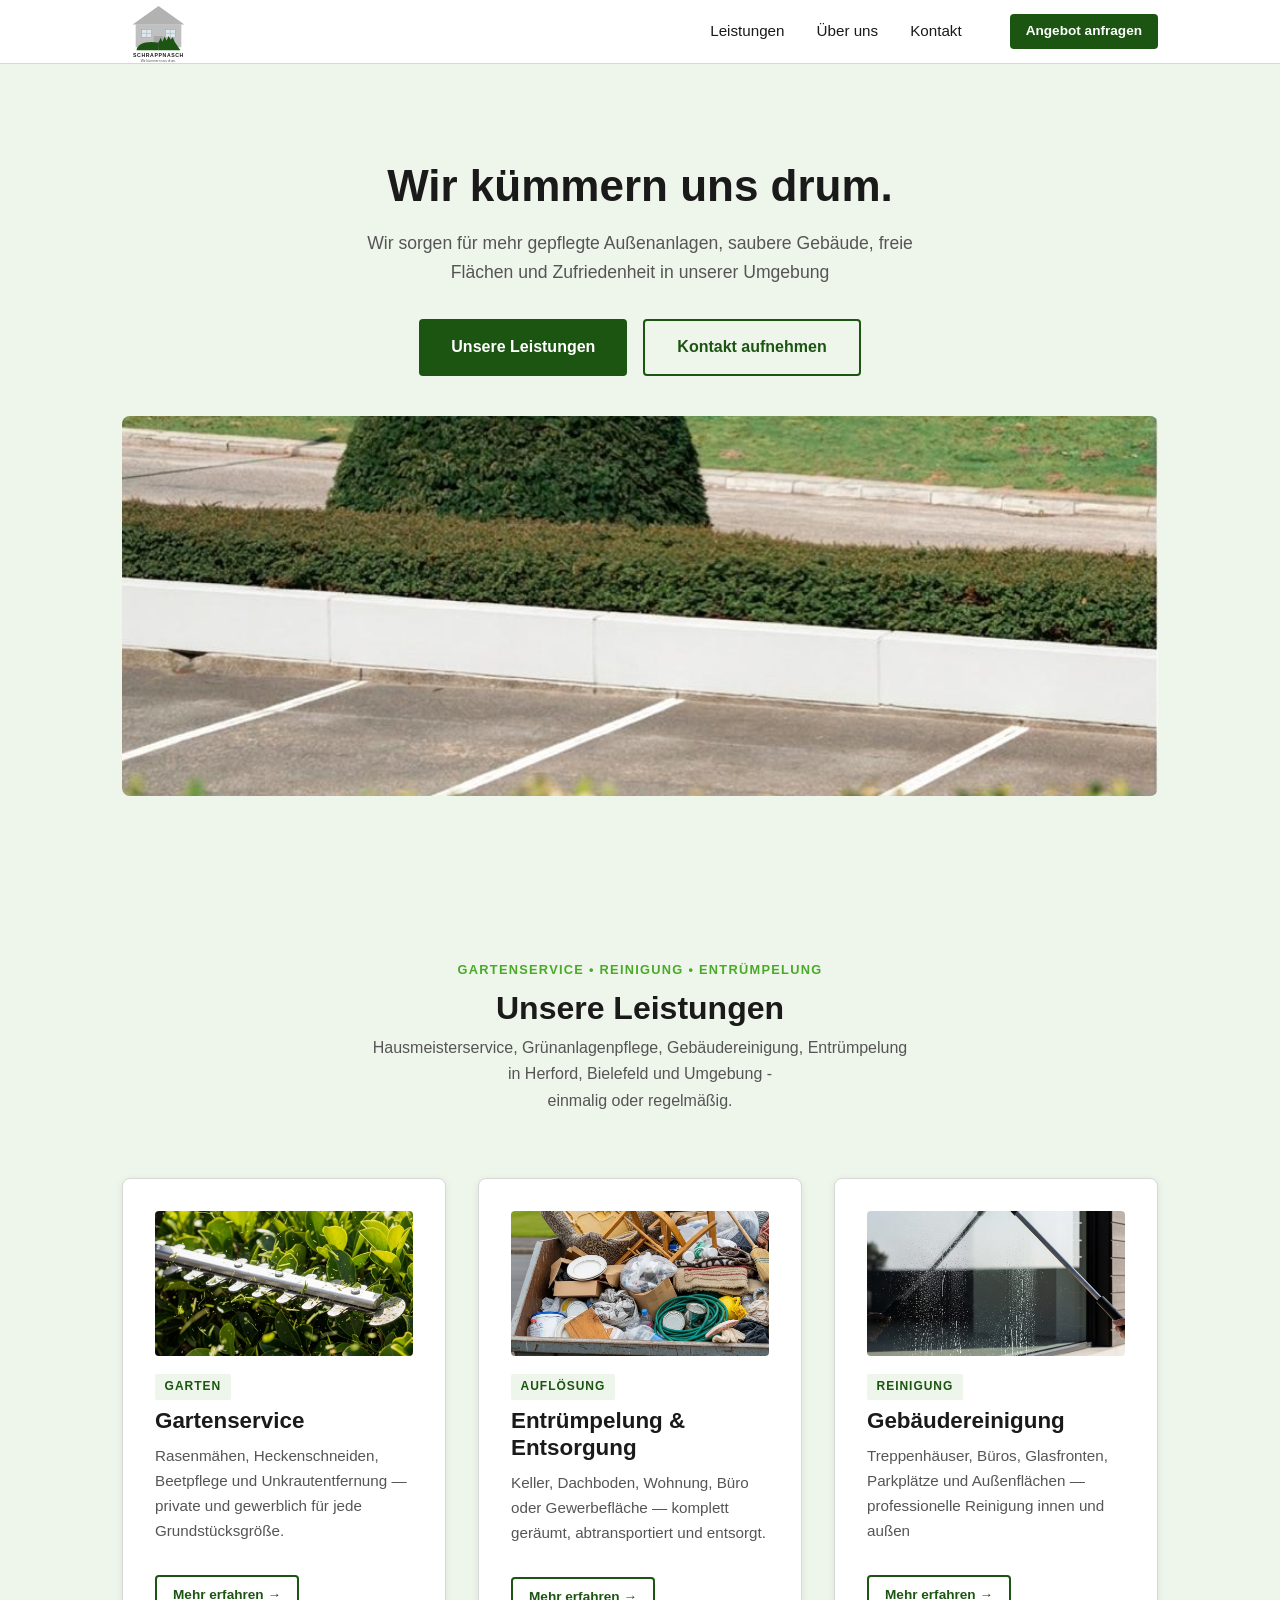
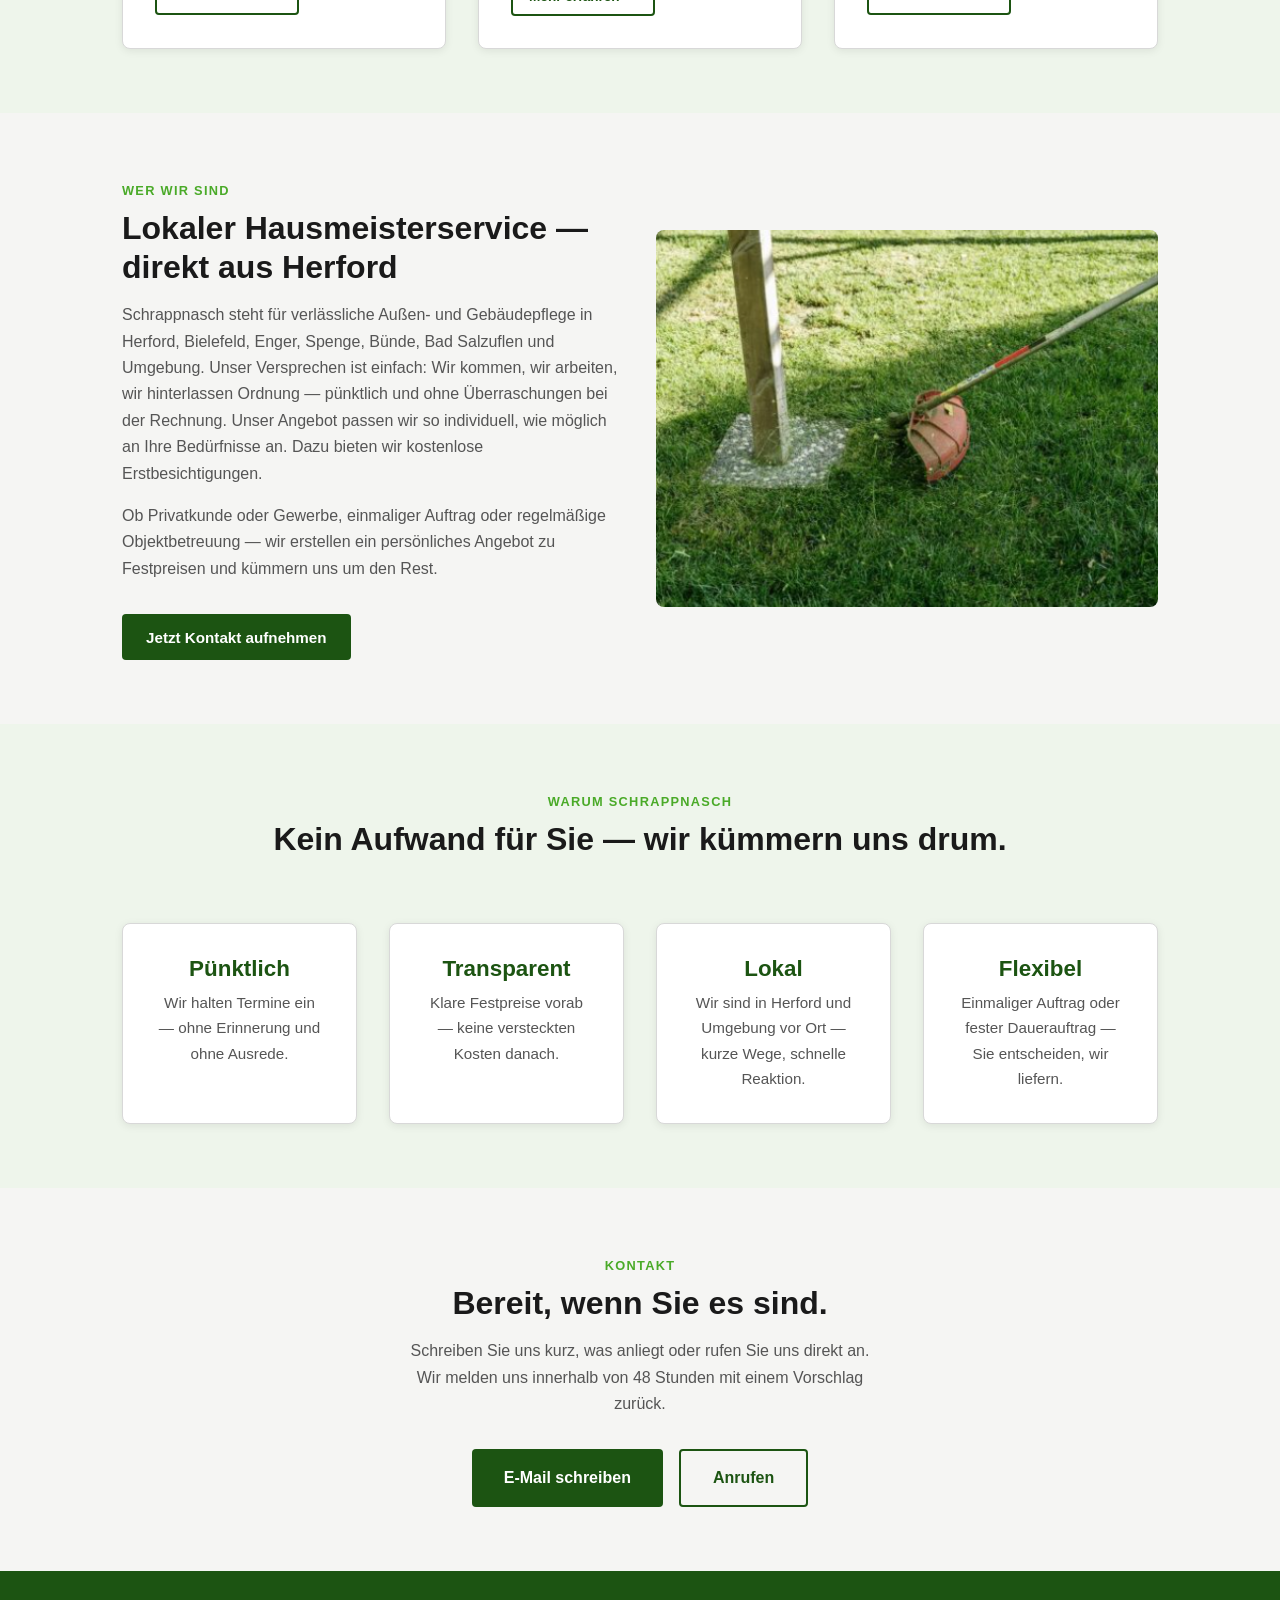
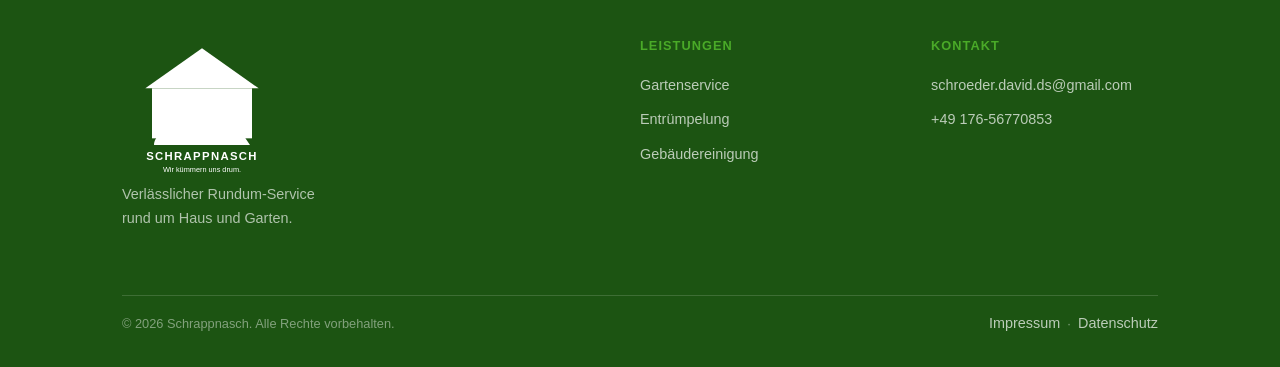
==== index.html @ f12e0f78 "Cloudflare Web-Analytics mit jeder bisherigen Seite eingebunden" ====
<!DOCTYPE html>
<html lang="de">
<head>
  <meta charset="UTF-8">
  <meta name="viewport" content="width=device-width, initial-scale=1.0">
  <meta name="description" content="Schrappnasch Dienstleister – Verlässlicher Service rund um Haus und Garten. Wir kümmern uns drum.">
  <title>Schrappnasch – Wir kümmern uns drum.</title>
  <link rel="stylesheet" href="style.css">
</head>

<!-- Cloudflare Web Analytics -->
<script defer src='https://static.cloudflareinsights.com/beacon.min.js' data-cf-beacon='{"token": "2b2020b8afcb4c09b1f2dd87deec139b"}'></script>
<!-- End Cloudflare Web Analytics -->
 
<body>

  <!-- NAVIGATION -->
  <nav class="nav">
    <div class="nav__inner">
      <a href="#">
        <img src="Resources/schrappnasch_logo_final.svg"
             alt="Schrappnasch – Wir kümmern uns drum."
             class="nav__logo">
      </a>
      <ul class="nav__links" id="navLinks">
        <li><a href="#leistungen" class="nav__link">Leistungen</a></li>
        <li><a href="#ueber-uns"  class="nav__link">Über uns</a></li>
        <li><a href="#kontakt"    class="nav__link">Kontakt</a></li>
        <li class="nav__cta">
          <a href="#kontakt" class="btn btn--primary btn--sm">Angebot anfragen</a>
        </li>
      </ul>
      <button class="nav__toggle" id="navToggle"
              aria-label="Menü öffnen" aria-expanded="false">
        <span></span>
        <span></span>
        <span></span>
      </button>
    </div>
  </nav>

  <main>

    <!-- HERO -->
    <section class="hero">
      <div class="container">
        <h1>Wir kümmern uns drum.</h1>
        <p class="hero__subtitle">
          Wir sorgen für mehr gepflegte Außenanlagen, saubere Gebäude,
          freie Flächen und Zufriedenheit in unserer Umgebung
        </p>
        <div class="hero__actions">
          <a href="#leistungen" class="btn btn--primary btn--lg">Unsere Leistungen</a>
          <a href="#kontakt"    class="btn btn--outline btn--lg">Kontakt aufnehmen</a>
        </div>
        <div style="margin-top:2.5rem;border-radius:8px;overflow:hidden;height:380px;">
          <img src="Resources/images/runde-hecke-vor-firma.jpeg"
            alt="Blick auf Hecken und Parkplatz. Gepflegtes Grün und Firma im Hintergrund."
            style="width:100%;height:100%;object-fit:cover;display:block;">
        </div>
      </div>
    </section>

    <!-- LEISTUNGEN -->
    <section class="section section--alt" id="leistungen">
      <div class="container">
        <div class="section-header">
          <span class="section-header__label">Gartenservice &#8226; Reinigung &#8226; Entrümpelung</span>
          <h2 class="section-header__title">Unsere Leistungen</h2>
          <p class="section-header__body">
            Hausmeisterservice, Grünanlagenpflege, Gebäudereinigung, Entrümpelung
            in Herford, Bielefeld und Umgebung - <br>
            einmalig oder regelmäßig.
          </p>
        </div>
        <div class="grid grid--3">

          <div class="card">
            <div class="card__image" style="overflow:hidden;">
              <img src="Resources/images/heckenschere_nahaufnahme.jpg"
                alt="Heckenschere bei der Arbeit"
                style="width:100%;height:100%;object-fit:cover;display:block;">
            </div>
            <span class="card__tag">Garten</span>
            <h3 class="card__title">Gartenservice</h3>
            <p class="card__body">
              Rasenmähen, Heckenschneiden, Beetpflege und Unkrautentfernung —
              private und gewerblich für jede Grundstücksgröße.
            </p>
            <a href="gartenservice.html" class="btn btn--outline btn--sm" style="margin-top: 1rem;">
              Mehr erfahren &rarr;
            </a>
          </div>

          <div class="card">
            <div class="card__image" style="overflow:hidden;">
              <img src="Resources/images/entsorgung_mulde.jpg"
                alt="Entrümpelung – volle Mulde mit Sperrmüll"
                style="width:100%;height:100%;object-fit:cover;display:block;">
            </div>
            <span class="card__tag">Auflösung</span>
            <h3 class="card__title">Entrümpelung & Entsorgung</h3>
            <p class="card__body">
              Keller, Dachboden, Wohnung, Büro oder Gewerbefläche —
              komplett geräumt, abtransportiert und entsorgt.
            </p>
            <a href="entruempelung.html" class="btn btn--outline btn--sm" style="margin-top: 1rem;">
              Mehr erfahren &rarr;
            </a>
          </div>

          <div class="card">
            <div class="card__image" style="overflow:hidden;">
              <img src="Resources/images/reinigung_fensterabzieher.jpg"
                alt="Fensterreinigung mit Abzieher"
                style="width:100%;height:100%;object-fit:cover;display:block;">
            </div>
            <span class="card__tag">Reinigung</span>
            <h3 class="card__title">Gebäudereinigung</h3>
            <p class="card__body">
              Treppenhäuser, Büros, Glasfronten, Parkplätze und Außenflächen —
              professionelle Reinigung innen und außen 
            </p>
            <a href="gebaeudereinigung.html" class="btn btn--outline btn--sm" style="margin-top: 1rem;">
              Mehr erfahren &rarr;
            </a>
          </div>

        </div>
      </div>
    </section>

    <!-- ÜBER UNS -->
    <section class="section" id="ueber-uns">
      <div class="container">
        <div class="grid grid--2" style="align-items: center;">
          <div>
            <span class="section-header__label">Wer wir sind</span>
            <h2 style="margin-bottom: 1rem;">Lokaler Hausmeisterservice — direkt aus Herford</h2>
            <p>
              Schrappnasch steht für verlässliche Außen- und Gebäudepflege
              in Herford, Bielefeld, Enger, Spenge, Bünde, Bad Salzuflen und Umgebung. Unser Versprechen
              ist einfach: Wir kommen, wir arbeiten, wir hinterlassen Ordnung —
              pünktlich und ohne Überraschungen bei der Rechnung. Unser Angebot passen wir
              so individuell, wie möglich an Ihre Bedürfnisse an. Dazu bieten wir kostenlose Erstbesichtigungen.
            </p>
            <p>
              Ob Privatkunde oder Gewerbe, einmaliger Auftrag oder
              regelmäßige Objektbetreuung — wir erstellen ein persönliches
              Angebot zu Festpreisen und kümmern uns um den Rest.
            </p>
            <a href="#kontakt" class="btn btn--primary" style="margin-top: 1rem;">
              Jetzt Kontakt aufnehmen
            </a>
          </div>
          <div>
            <div style="border-radius:8px;overflow:hidden;aspect-ratio:4/3;">
              <img src="Resources/images/motorsense_pfeiler.png"
                  alt="Schrappnasch im Einsatz – Motorsense am Pfeiler"
                  style="width:100%;height:100%;object-fit:cover;display:block;">
            </div>
          </div>
        </div>
      </div>
    </section>

    <!-- VORTEILE -->
    <section class="section section--alt">
      <div class="container">
        <div class="section-header">
          <span class="section-header__label">Warum Schrappnasch</span>
          <h2 class="section-header__title">Kein Aufwand für Sie — wir kümmern uns drum.</h2>
        </div>
        <div class="grid grid--4">
          <div class="card text-center">
            <h3 class="card__title" style="color: var(--green-dark);">Pünktlich</h3>
            <p class="card__body">Wir halten Termine ein — ohne Erinnerung und ohne Ausrede.</p>
          </div>
          <div class="card text-center">
            <h3 class="card__title" style="color: var(--green-dark);">Transparent</h3>
            <p class="card__body">Klare Festpreise vorab — keine versteckten Kosten danach.</p>
          </div>
          <div class="card text-center">
            <h3 class="card__title" style="color: var(--green-dark);">Lokal</h3>
            <p class="card__body">Wir sind in Herford und Umgebung vor Ort —
                                  kurze Wege, schnelle Reaktion.</p>
          </div>
          <div class="card text-center">
            <h3 class="card__title" style="color: var(--green-dark);">Flexibel</h3>
            <p class="card__body">Einmaliger Auftrag oder fester Dauerauftrag —
                                  Sie entscheiden, wir liefern.</p>
          </div>
        </div>
      </div>
    </section>

    <!-- KONTAKT -->
    <section class="section" id="kontakt">
      <div class="container text-center">
        <span class="section-header__label">Kontakt</span>
        <h2 style="margin-bottom: 1rem;">Bereit, wenn Sie es sind.</h2>
        <p style="max-width: 480px; margin: 0 auto 2rem; color: var(--text-secondary);">
          Schreiben Sie uns kurz, was anliegt oder rufen Sie uns direkt an.<br>
          Wir melden uns innerhalb von 48 Stunden mit einem Vorschlag zurück.
        </p>
        <div style="display: flex; gap: 1rem; justify-content: center; flex-wrap: wrap;">
          <a href="mailto:schroeder.david.ds@gmail.com" class="btn btn--primary btn--lg">
            E-Mail schreiben
          </a>
          <a href="tel:+4917656770853" class="btn btn--outline btn--lg">
            Anrufen
          </a>
        </div>
      </div>
    </section>

  </main>

  <!-- FOOTER -->
  <footer class="footer">
    <div class="container">
      <div class="footer__inner">

        <div class="footer__brand">
          <img src="Resources/schrappnasch_logo_final.svg"
               alt="Schrappnasch"
               class="footer__logo">
          <p>Verlässlicher Rundum-Service<br>rund um Haus und Garten.</p>
        </div>

        <div>
          <p class="footer__heading">Leistungen</p>
          <ul class="footer__links">
            <li><a href="gartenservice.html"     class="footer__link">Gartenservice</a></li>
            <li><a href="entruempelung.html"     class="footer__link">Entrümpelung</a></li>
            <li><a href="gebaeudereinigung.html" class="footer__link">Gebäudereinigung</a></li>
          </ul>
        </div>

        <div>
          <p class="footer__heading">Kontakt</p>
          <ul class="footer__links">
            <li><a href="mailto:schroeder.david.ds@gmail.com" class="footer__link">schroeder.david.ds@gmail.com</a></li>
            <li><a href="tel:+4917656770853"                  class="footer__link">+49 176-56770853</a></li>
          </ul>
        </div>

      </div>
      <div class="footer__bottom">
        <span>&copy; 2026 Schrappnasch. Alle Rechte vorbehalten.</span>
        <span>
          <a href="impressum.html"    class="footer__link">Impressum</a>
          &nbsp;·&nbsp;
          <a href="datenschutz.html" class="footer__link">Datenschutz</a>
        </span>
      </div>
    </div>
  </footer>

  <!-- Mobile Nav Toggle — reines DOM, kein Netzwerkzugriff -->
  <script>
    (function () {
      var toggle = document.getElementById('navToggle');
      var links  = document.getElementById('navLinks');

      toggle.addEventListener('click', function () {
        var open = links.classList.toggle('is-open');
        toggle.setAttribute('aria-expanded', open ? 'true' : 'false');
      });

      links.querySelectorAll('.nav__link').forEach(function (link) {
        link.addEventListener('click', function () {
          links.classList.remove('is-open');
          toggle.setAttribute('aria-expanded', 'false');
        });
      });
    }());
  </script>

</body>
</html>
---- style.css ----
/* ===========================
   CUSTOM PROPERTIES
   =========================== */
:root {
  --bg-page:     #f5f5f3;
  --bg-card:     #ffffff;
  --bg-section:  #eef5eb;
  --text-primary:   #1a1a1a;
  --text-secondary: #555555;
  --green-dark:   #1c5412;
  --green-accent: #4aaa28;
  --grey-mid:  #888888;
  --border:    #d8d8d8;

  --font-family:     Arial, Helvetica, sans-serif;
  --font-size-base:  16px;
  --line-height:     1.65;

  --sp-xs: 0.25rem;
  --sp-sm: 0.5rem;
  --sp-md: 1rem;
  --sp-lg: 2rem;
  --sp-xl: 4rem;

  --radius:    4px;
  --radius-lg: 8px;
  --shadow:    0 2px 8px rgba(0, 0, 0, 0.08);
  --transition: 0.18s ease;

  --container-max: 1100px;
  --nav-height:    64px;
}


/* ===========================
   RESET
   =========================== */
*, *::before, *::after {
  box-sizing: border-box;
  margin: 0;
  padding: 0;
}

html {
  scroll-behavior: smooth;
  font-size: var(--font-size-base);
}

body {
  font-family: var(--font-family);
  background-color: var(--bg-page);
  color: var(--text-primary);
  line-height: var(--line-height);
  -webkit-font-smoothing: antialiased;
}

img, svg {
  display: block;
  max-width: 100%;
}

ul, ol { list-style: none; }
a      { color: inherit; text-decoration: none; }

button {
  cursor: pointer;
  font-family: inherit;
  border: none;
  background: none;
}


/* ===========================
   TYPOGRAPHY
   =========================== */
h1, h2, h3, h4 {
  font-weight: 700;
  line-height: 1.2;
  color: var(--text-primary);
}

h1 { font-size: clamp(1.75rem, 4vw,   2.75rem); }
h2 { font-size: clamp(1.4rem,  3vw,   2rem);    }
h3 { font-size: clamp(1.1rem,  2.5vw, 1.4rem);  }
h4 { font-size: 1rem; }

p {
  color: var(--text-secondary);
  margin-bottom: var(--sp-md);
}
p:last-child { margin-bottom: 0; }

.text-center { text-align: center; }
.text-muted  { color: var(--text-secondary); }
.text-small  { font-size: 0.875rem; }


/* ===========================
   LAYOUT
   =========================== */
.container {
  max-width: var(--container-max);
  margin: 0 auto;
  padding: 0 var(--sp-lg);
}

.section      { padding: var(--sp-xl) 0; }
.section--alt { background-color: var(--bg-section); }

.grid     { display: grid; gap: var(--sp-lg); }
.grid--2  { grid-template-columns: repeat(2, 1fr); }
.grid--3  { grid-template-columns: repeat(3, 1fr); }
.grid--4  { grid-template-columns: repeat(4, 1fr); }

.flex          { display: flex; }
.flex--center  { align-items: center; justify-content: center; }
.flex--between { align-items: center; justify-content: space-between; }
.gap-sm        { gap: var(--sp-sm); }
.gap-md        { gap: var(--sp-md); }
.gap-lg        { gap: var(--sp-lg); }


/* ===========================
   NAVIGATION
   =========================== */
.nav {
  position: sticky;
  top: 0;
  z-index: 100;
  height: var(--nav-height);
  background-color: var(--bg-card);
  border-bottom: 1px solid var(--border);
  display: flex;
  align-items: center;
}

.nav__inner {
  display: flex;
  align-items: center;
  justify-content: space-between;
  width: 100%;
  max-width: var(--container-max);
  margin: 0 auto;
  padding: 0 var(--sp-lg);
}

.nav__logo { height: 64px; width: auto; }

.nav__links {
  display: flex;
  align-items: center;
  gap: var(--sp-lg);
}

.nav__link {
  font-size: 0.95rem;
  font-weight: 500;
  transition: color var(--transition);
}
.nav__link:hover       { color: var(--green-accent); }
.nav__link--active     { color: var(--green-dark); font-weight: 700; }

.nav__cta { margin-left: var(--sp-md); }

.nav__toggle {
  display: none;
  flex-direction: column;
  gap: 5px;
  padding: var(--sp-sm);
}
.nav__toggle span {
  display: block;
  width: 24px;
  height: 2px;
  background-color: var(--text-primary);
  transition: var(--transition);
}


/* ===========================
   HERO
   =========================== */
.hero {
  background-color: var(--bg-section);
  padding: calc(var(--sp-xl) * 1.5) 0;
  text-align: center;
}

.hero__subtitle {
  font-size: 1.1rem;
  color: var(--text-secondary);
  max-width: 560px;
  margin: var(--sp-md) auto var(--sp-lg);
}

.hero__actions {
  display: flex;
  gap: var(--sp-md);
  justify-content: center;
  flex-wrap: wrap;
}


/* ===========================
   BUTTONS
   =========================== */
.btn {
  display: inline-flex;
  align-items: center;
  justify-content: center;
  gap: var(--sp-sm);
  padding: 0.65rem 1.5rem;
  border-radius: var(--radius);
  font-size: 0.95rem;
  font-weight: 600;
  white-space: nowrap;
  transition:
    background-color var(--transition),
    color            var(--transition),
    border-color     var(--transition);
}

.btn--primary {
  background-color: var(--green-dark);
  color: #fff;
}
.btn--primary:hover { background-color: var(--green-accent); }

.btn--secondary {
  background-color: var(--green-accent);
  color: #fff;
}
.btn--secondary:hover { background-color: var(--green-dark); }

.btn--outline {
  background-color: transparent;
  color: var(--green-dark);
  border: 2px solid var(--green-dark);
}
.btn--outline:hover {
  background-color: var(--green-dark);
  color: #fff;
}

.btn--ghost { background-color: transparent; color: var(--text-secondary); }
.btn--ghost:hover { color: var(--green-dark); }

.btn--lg { padding: 0.85rem 2rem; font-size: 1rem; }
.btn--sm { padding: 0.4rem  1rem; font-size: 0.85rem; }


/* ===========================
   CARDS
   =========================== */
.card {
  background-color: var(--bg-card);
  border: 1px solid var(--border);
  border-radius: var(--radius-lg);
  padding: var(--sp-lg);
  box-shadow: var(--shadow);
}

.card__image {
  width: 100%;
  aspect-ratio: 16 / 9;
  border-radius: var(--radius);
  margin-bottom: var(--sp-md);
  overflow: hidden;
}

.card__tag {
  display: inline-block;
  font-size: 0.75rem;
  font-weight: 700;
  text-transform: uppercase;
  letter-spacing: 0.08em;
  color: var(--green-dark);
  background-color: var(--bg-section);
  padding: 0.2rem 0.6rem;
  border-radius: 2px;
  margin-bottom: var(--sp-sm);
}

.card__title { margin-bottom: var(--sp-sm); }

.card__body {
  color: var(--text-secondary);
  font-size: 0.95rem;
}

.card--featured { border-left: 4px solid var(--green-accent); }


/* ===========================
   SECTION HEADER
   =========================== */
.section-header {
  text-align: center;
  margin-bottom: var(--sp-xl);
}

.section-header__label {
  display: inline-block;
  font-size: 0.8rem;
  font-weight: 700;
  text-transform: uppercase;
  letter-spacing: 0.1em;
  color: var(--green-accent);
  margin-bottom: var(--sp-sm);
}

.section-header__title  { margin-bottom: var(--sp-sm); }

.section-header__body {
  max-width: 540px;
  margin: 0 auto;
  color: var(--text-secondary);
}


/* ===========================
   IMAGES
   =========================== */
.placeholder-img {
  background-color: var(--bg-section);
  border: 1px dashed var(--border);
  display: flex;
  align-items: center;
  justify-content: center;
  color: var(--grey-mid);
  font-size: 0.85rem;
  width: 100%;
}

.img-hero { height: 380px; }


/* ===========================
   DIVIDER & BADGE
   =========================== */
.divider {
  border: none;
  border-top: 1px solid var(--border);
  margin: var(--sp-lg) 0;
}

.badge {
  display: inline-flex;
  align-items: center;
  gap: var(--sp-xs);
  background-color: var(--bg-section);
  border: 1px solid var(--border);
  color: var(--green-dark);
  font-size: 0.8rem;
  font-weight: 600;
  padding: 0.25rem 0.75rem;
  border-radius: 100px;
}


/* ===========================
   FOOTER
   =========================== */
.footer {
  background-color: var(--green-dark);
  color: #fff;
  padding: var(--sp-xl) 0 var(--sp-lg);
}

.footer__inner {
  display: grid;
  grid-template-columns: 2fr 1fr 1fr;
  gap: var(--sp-xl);
  margin-bottom: var(--sp-xl);
}

.footer__logo {
  height: 140px;
  width: auto;
  filter: brightness(0) invert(1);
}

.footer__brand p {
  color: rgba(255, 255, 255, 0.65);
  font-size: 0.9rem;
  margin-top: var(--sp-sm);
}

.footer__heading {
  font-size: 0.8rem;
  font-weight: 700;
  text-transform: uppercase;
  letter-spacing: 0.08em;
  color: var(--green-accent);
  margin-bottom: var(--sp-md);
}

.footer__links {
  display: flex;
  flex-direction: column;
  gap: var(--sp-sm);
}

.footer__link {
  color: rgba(255, 255, 255, 0.7);
  font-size: 0.9rem;
  transition: color var(--transition);
}
.footer__link:hover { color: #fff; }

.footer__bottom {
  border-top: 1px solid rgba(255, 255, 255, 0.15);
  padding-top: var(--sp-md);
  display: flex;
  justify-content: space-between;
  align-items: center;
  font-size: 0.8rem;
  color: rgba(255, 255, 255, 0.45);
}


/* ===========================
   RESPONSIVE — TABLET
   =========================== */
@media (max-width: 900px) {
  .grid--3 { grid-template-columns: repeat(2, 1fr); }
  .grid--4 { grid-template-columns: repeat(2, 1fr); }

  .footer__inner {
    grid-template-columns: 1fr 1fr;
  }
  .footer__brand {
    grid-column: 1 / -1;
  }
}


/* ===========================
   RESPONSIVE — MOBILE
   =========================== */
@media (max-width: 768px) {
  :root {
    --sp-xl: 2.5rem;
  }

  .grid--2,
  .grid--3,
  .grid--4 {
    grid-template-columns: 1fr;
  }

  /* Mobile nav */
  .nav__links {
    display: none;
    position: absolute;
    top: var(--nav-height);
    left: 0;
    right: 0;
    background-color: var(--bg-card);
    flex-direction: column;
    align-items: flex-start;
    padding: var(--sp-md) var(--sp-lg);
    border-bottom: 1px solid var(--border);
    gap: var(--sp-md);
    box-shadow: var(--shadow);
  }
  .nav__links.is-open { display: flex; }
  .nav__toggle        { display: flex; }
  .nav__cta           { margin-left: 0; }

  .hero__actions {
    flex-direction: column;
    align-items: center;
  }

  .footer__inner {
    grid-template-columns: 1fr;
    gap: var(--sp-lg);
  }

  .footer__bottom {
    flex-direction: column;
    gap: var(--sp-sm);
    text-align: center;
  }

  .img-hero { height: 220px; }
}


/* ===========================
   RESPONSIVE — SMALL MOBILE
   =========================== */
@media (max-width: 480px) {
  .container { padding: 0 var(--sp-md); }
}


/* ===========================
   FORMS
   =========================== */
.form {
  display: flex;
  flex-direction: column;
  gap: var(--sp-md);
}

.form__row {
  display: grid;
  grid-template-columns: 1fr 1fr;
  gap: var(--sp-md);
}

.form__group {
  display: flex;
  flex-direction: column;
  gap: var(--sp-xs);
}

.form__label {
  font-size: 0.875rem;
  font-weight: 600;
  color: var(--text-primary);
}

.form__label--required::after {
  content: ' *';
  color: var(--green-accent);
}

.form__input,
.form__textarea,
.form__select {
  font-family: var(--font-family);
  font-size: 0.95rem;
  color: var(--text-primary);
  background-color: var(--bg-card);
  border: 1px solid var(--border);
  border-radius: var(--radius);
  padding: 0.6rem 0.85rem;
  width: 100%;
  transition: border-color var(--transition), box-shadow var(--transition);
  appearance: none;
}

.form__input:focus,
.form__textarea:focus,
.form__select:focus {
  outline: none;
  border-color: var(--green-accent);
  box-shadow: 0 0 0 3px rgba(74, 170, 40, 0.15);
}

.form__input::placeholder,
.form__textarea::placeholder {
  color: var(--grey-mid);
}

.form__textarea {
  resize: vertical;
  min-height: 140px;
}

.form__hint {
  font-size: 0.8rem;
  color: var(--grey-mid);
}

@media (max-width: 600px) {
  .form__row { grid-template-columns: 1fr; }
}
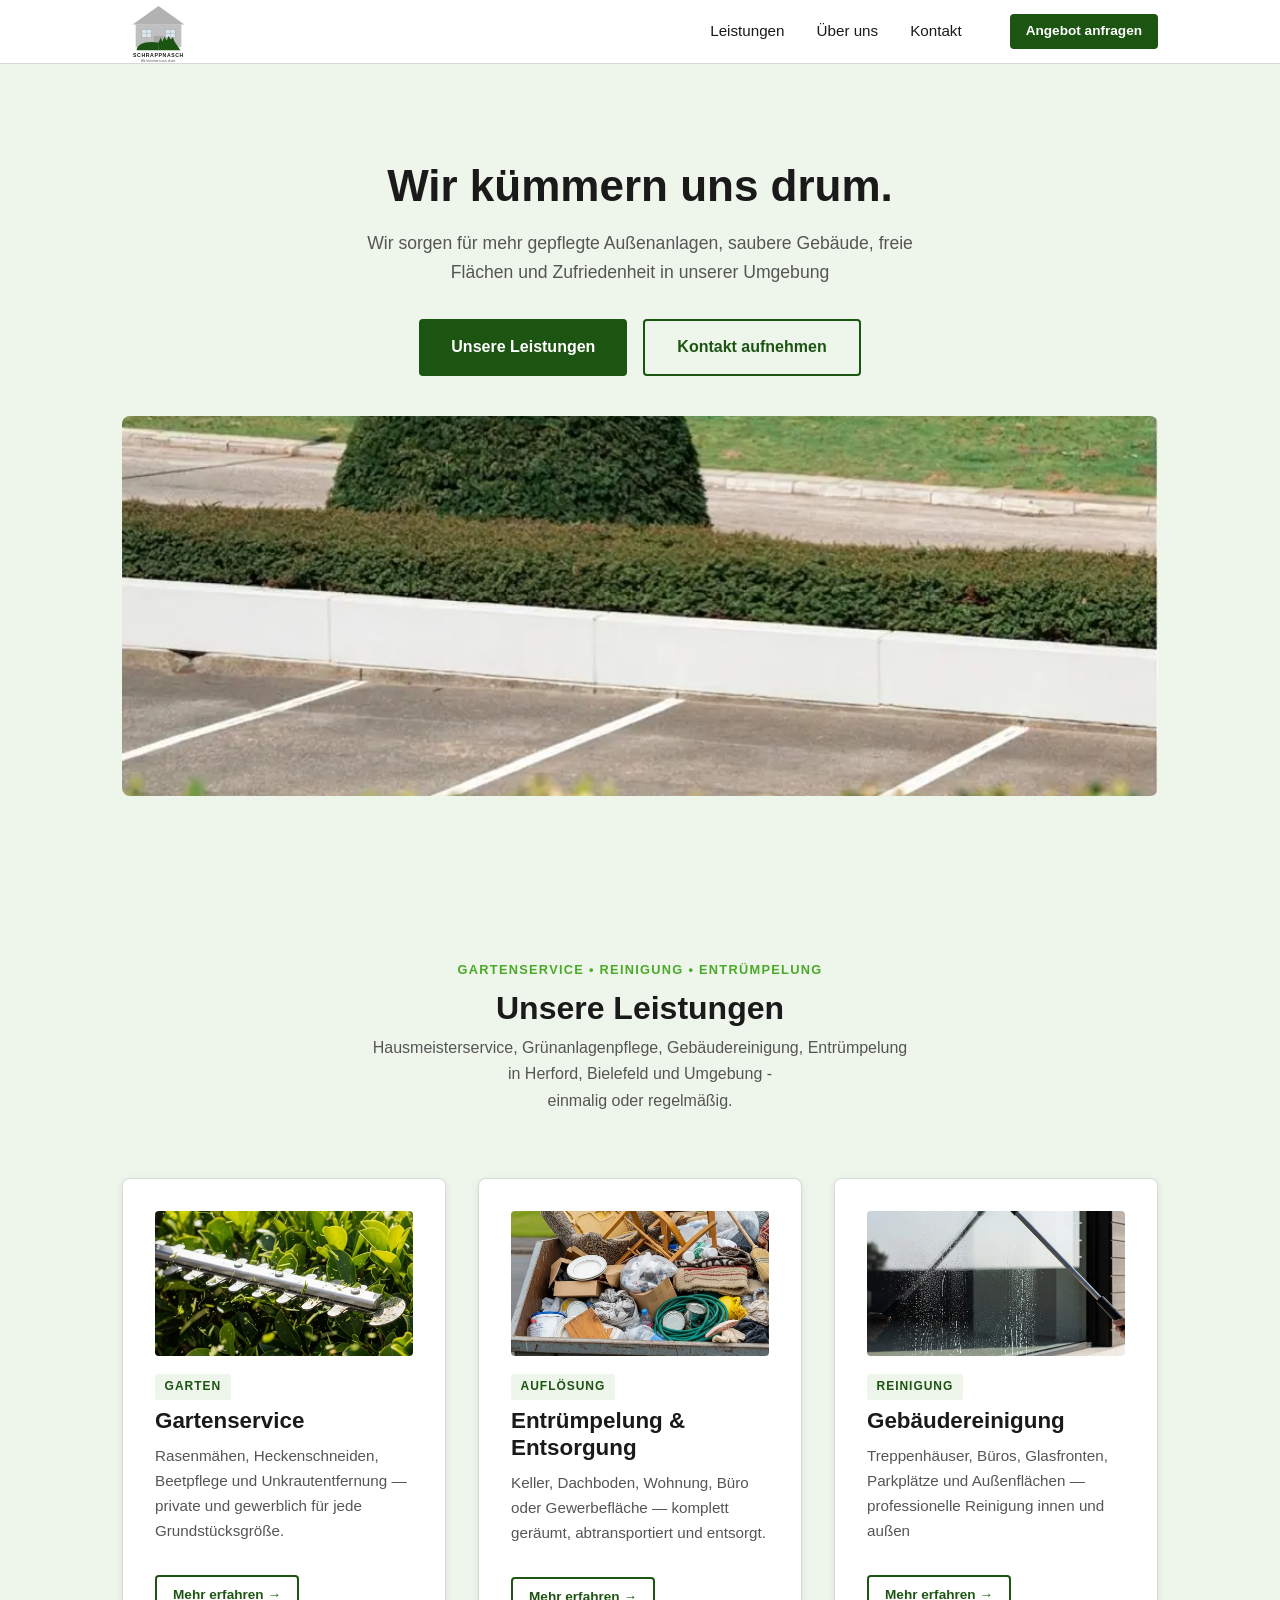
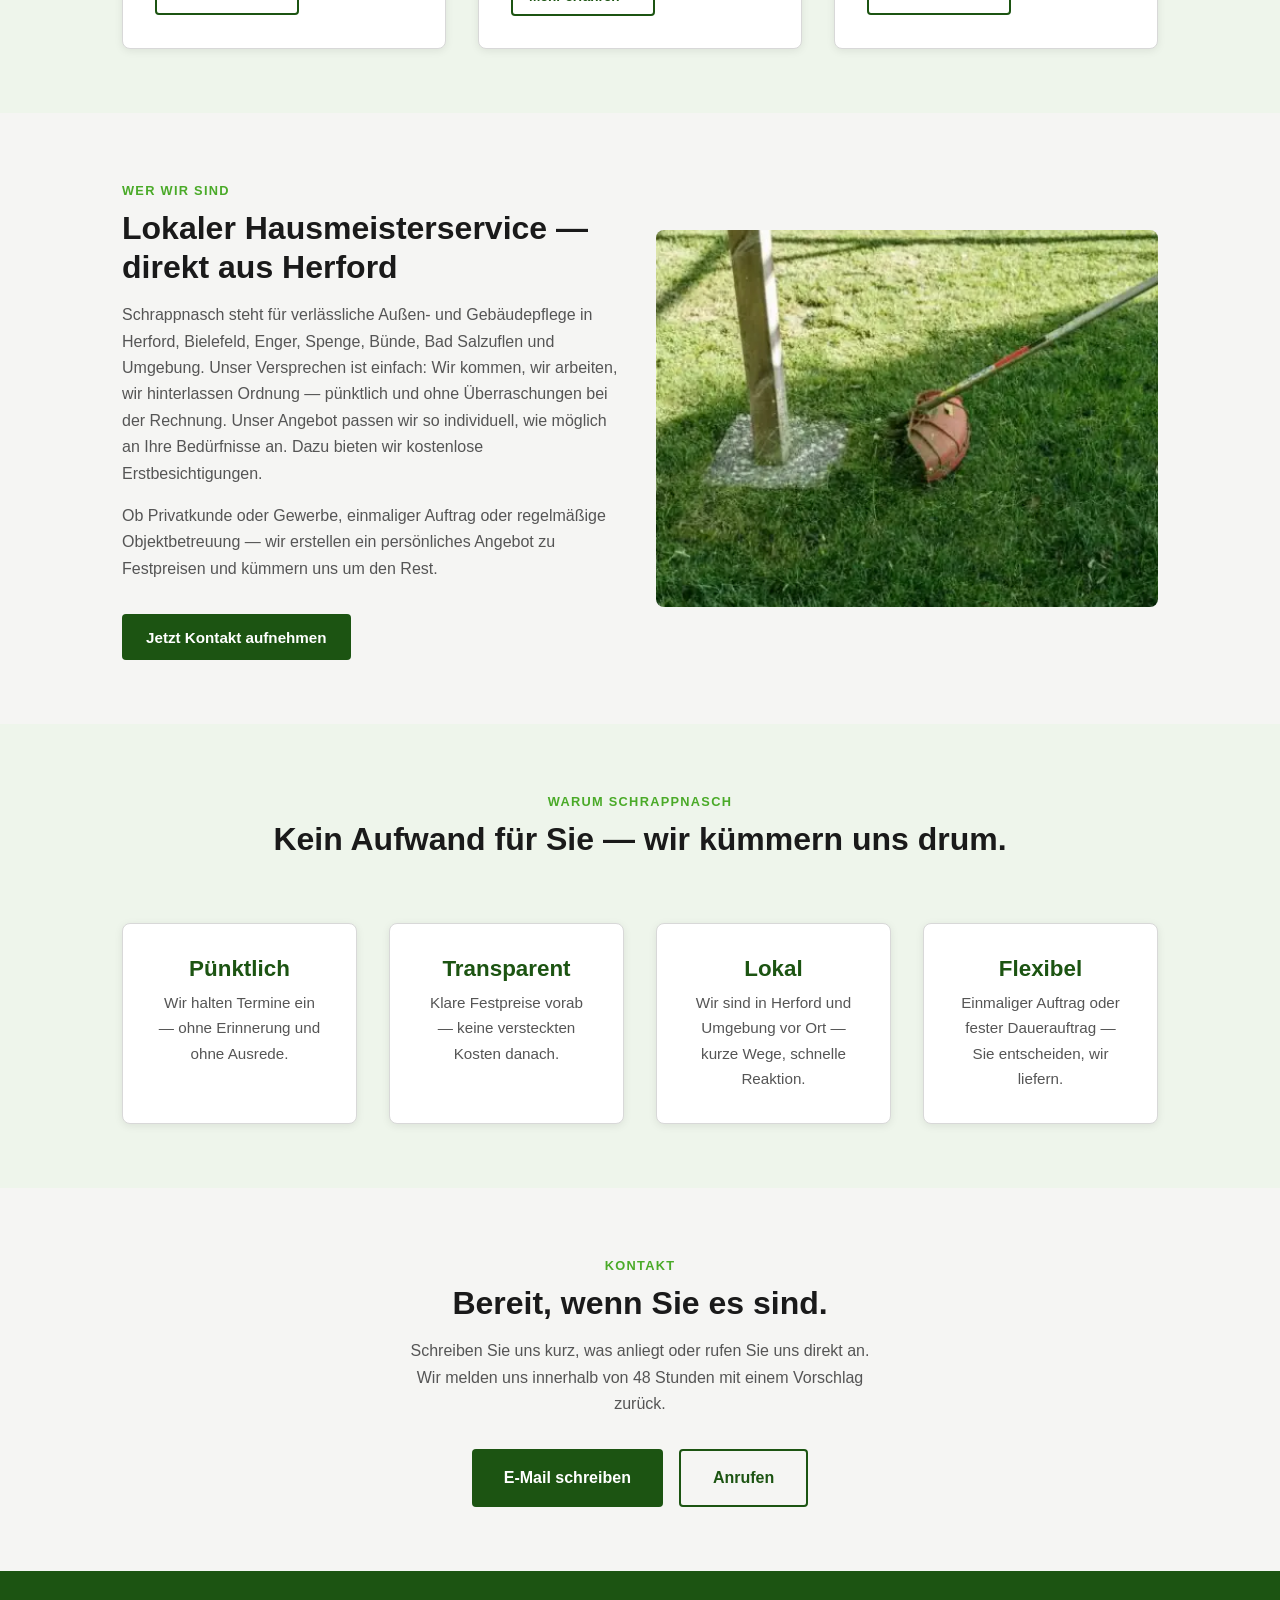
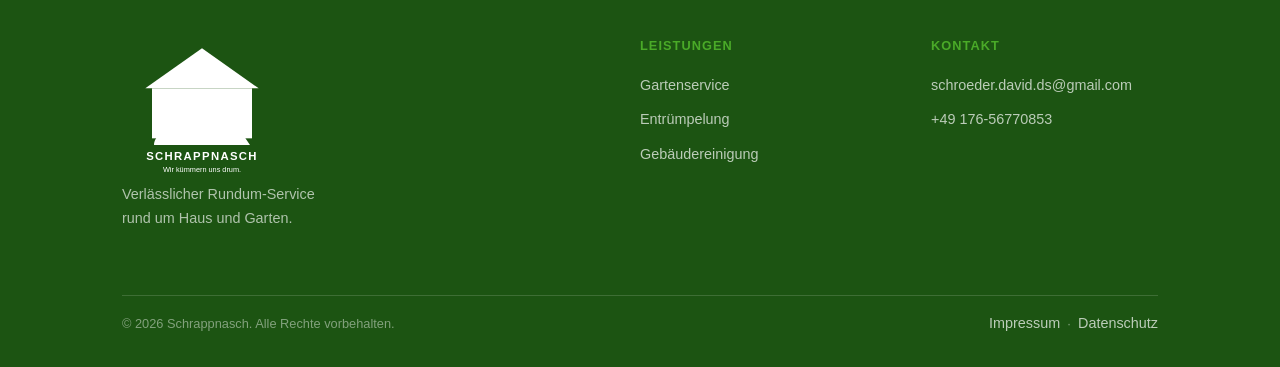
==== commit 0f0edc0c: "Bilder zu WebP konvertiert, Dateigröße von 14MB auf 500KB reduziert" ====
--- a/index.html
+++ b/index.html
@@ -54,7 +54,7 @@
           <a href="#kontakt"    class="btn btn--outline btn--lg">Kontakt aufnehmen</a>
         </div>
         <div style="margin-top:2.5rem;border-radius:8px;overflow:hidden;height:380px;">
-          <img src="Resources/images/runde-hecke-vor-firma.jpeg"
+          <img src="Resources/images/runde-hecke-vor-firma.webp"
             alt="Blick auf Hecken und Parkplatz. Gepflegtes Grün und Firma im Hintergrund."
             style="width:100%;height:100%;object-fit:cover;display:block;">
         </div>
@@ -77,7 +77,7 @@
 
           <div class="card">
             <div class="card__image" style="overflow:hidden;">
-              <img src="Resources/images/heckenschere_nahaufnahme.jpg"
+              <img src="Resources/images/heckenschere_nahaufnahme.webp"
                 alt="Heckenschere bei der Arbeit"
                 style="width:100%;height:100%;object-fit:cover;display:block;">
             </div>
@@ -94,7 +94,7 @@
 
           <div class="card">
             <div class="card__image" style="overflow:hidden;">
-              <img src="Resources/images/entsorgung_mulde.jpg"
+              <img src="Resources/images/entsorgung_mulde.webp"
                 alt="Entrümpelung – volle Mulde mit Sperrmüll"
                 style="width:100%;height:100%;object-fit:cover;display:block;">
             </div>
@@ -111,7 +111,7 @@
 
           <div class="card">
             <div class="card__image" style="overflow:hidden;">
-              <img src="Resources/images/reinigung_fensterabzieher.jpg"
+              <img src="Resources/images/reinigung_fensterabzieher.webp"
                 alt="Fensterreinigung mit Abzieher"
                 style="width:100%;height:100%;object-fit:cover;display:block;">
             </div>
@@ -155,7 +155,7 @@
           </div>
           <div>
             <div style="border-radius:8px;overflow:hidden;aspect-ratio:4/3;">
-              <img src="Resources/images/motorsense_pfeiler.png"
+              <img src="Resources/images/motorsense_pfeiler.webp"
                   alt="Schrappnasch im Einsatz – Motorsense am Pfeiler"
                   style="width:100%;height:100%;object-fit:cover;display:block;">
             </div>
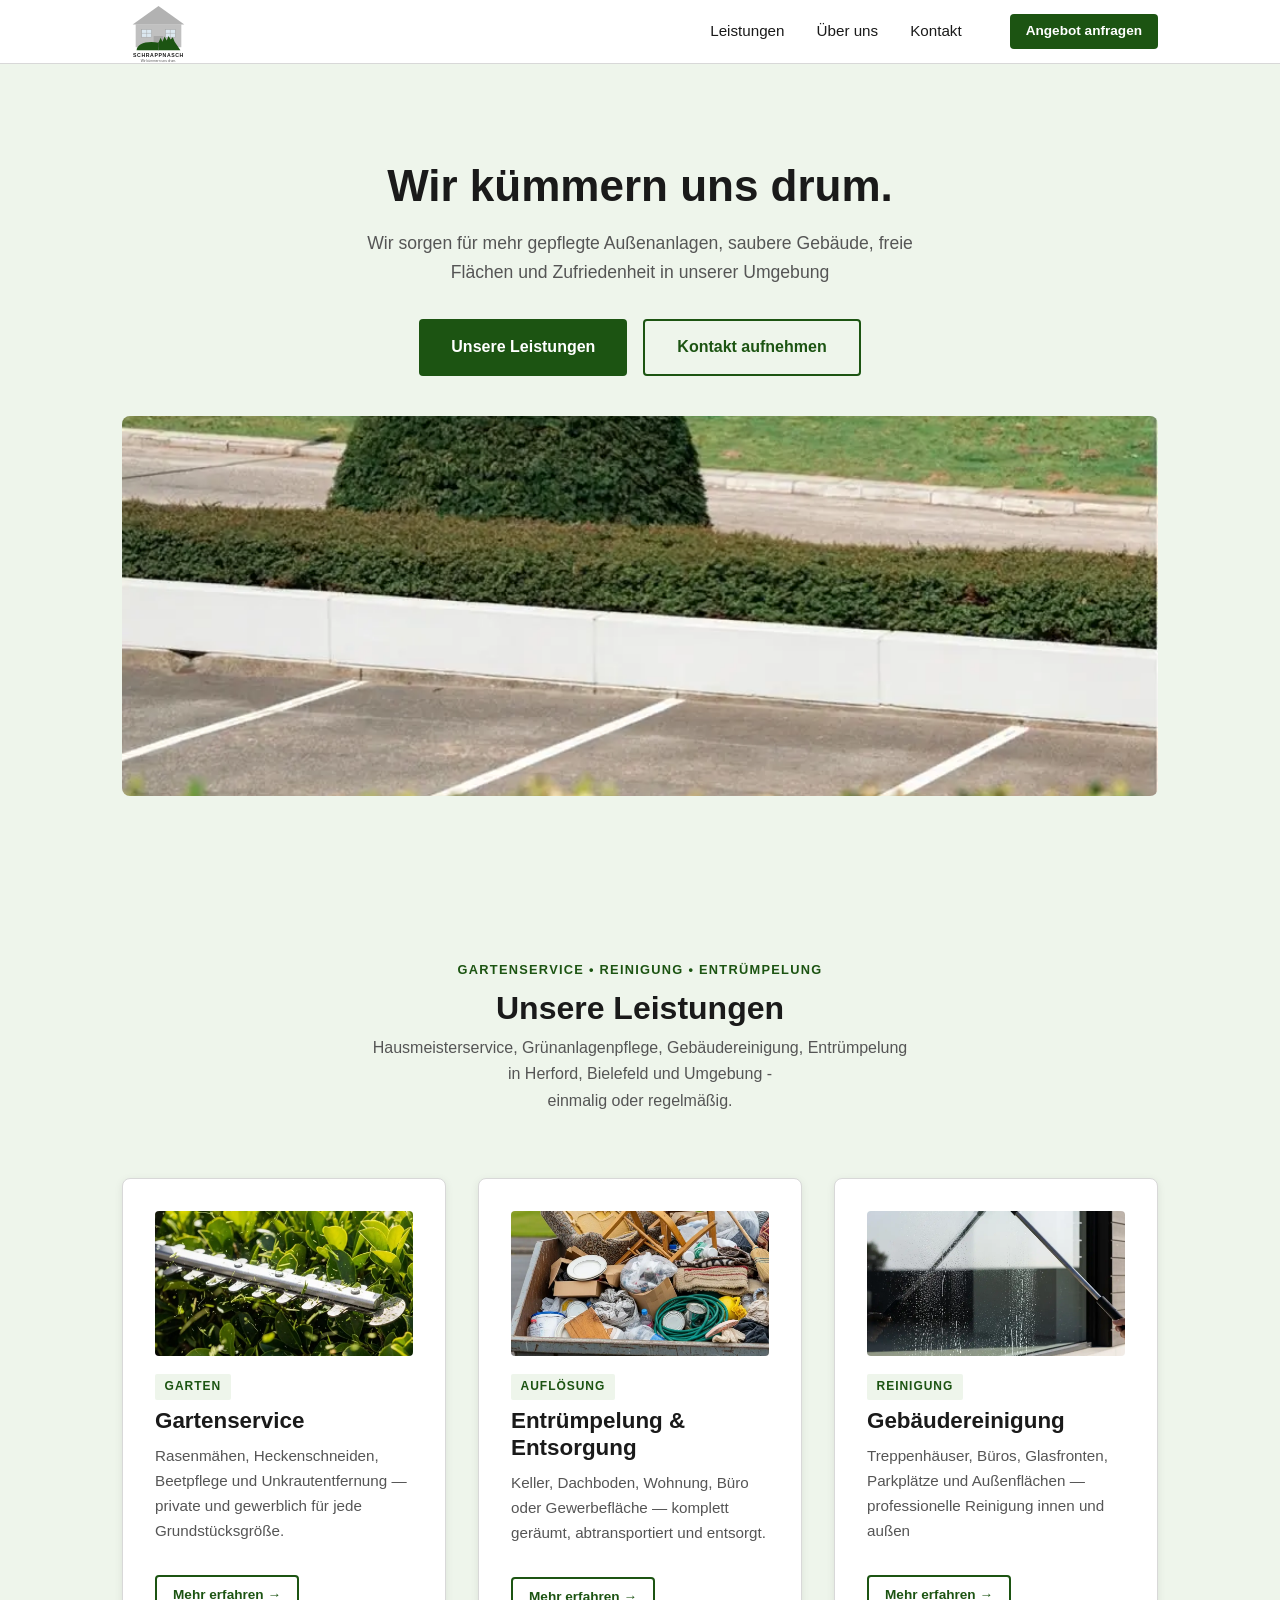
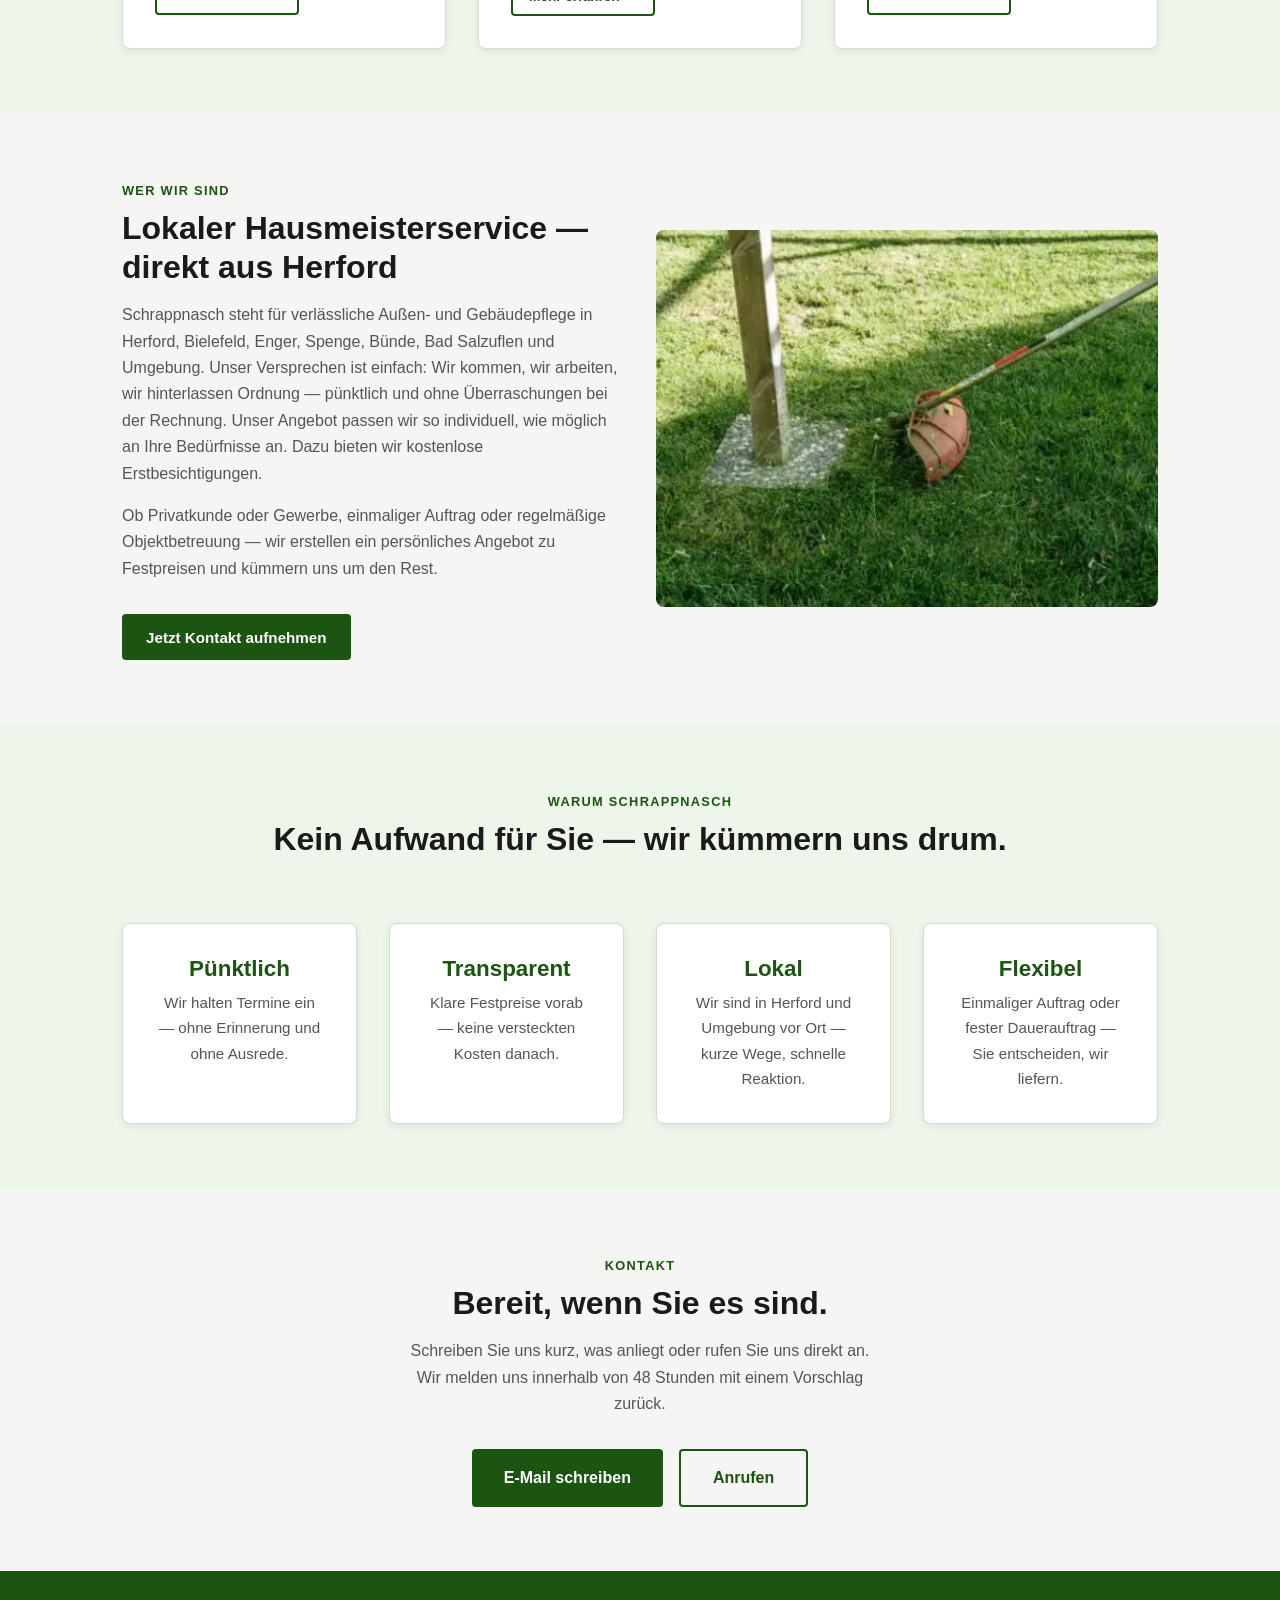
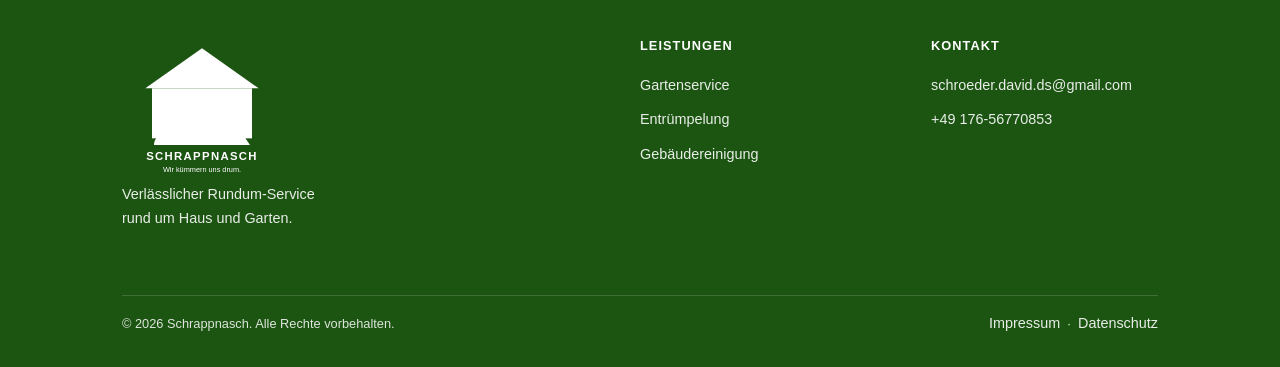
==== commit 0c1853ba: "schema markup in index.html ergänzt" ====
--- a/index.html
+++ b/index.html
@@ -6,6 +6,413 @@
   <meta name="description" content="Schrappnasch Dienstleister – Verlässlicher Service rund um Haus und Garten. Wir kümmern uns drum.">
   <title>Schrappnasch – Wir kümmern uns drum.</title>
   <link rel="stylesheet" href="style.css">
+
+  <script type="application/ld+json">
+  {
+    "@context": "https://schema.org",
+    "@graph": [
+      {
+        "@type": ["LocalBusiness", "HomeAndConstructionBusiness"],
+        "@id": "https://hausmeister-herford.de/#business",
+        "name": "Schrappnasch - Hausmeister für Gartenservice, Gebäudereinigung, Entrümpelung und mehr",
+        "legalName": "Schrappnasch Dienstleister",
+        "description": "Verlässlicher Hausmeisterservice für Gartenservice, Gebäudereinigung und Entrümpelung in Herford, Bielefeld und Umgebung. Für Privatkunden und Gewerbe — einmalig oder als Dauerauftrag. Wir kümmern uns drum.",
+        "slogan": "Wir kümmern uns drum.",
+        "url": "https://hausmeister-herford.de",
+        "telephone": "+4917656770853",
+        "email": "info@hausmeister-herford.de",
+        "foundingDate": "2024",
+        "logo": {
+          "@type": "ImageObject",
+          "url": "https://hausmeister-herford.de/Resources/schrappnasch_logo_final.svg"
+        },
+        "image": [
+          "https://hausmeister-herford.de/Resources/images/runde-hecke-vor-firma.webp",
+          "https://hausmeister-herford.de/Resources/schrappnasch_logo_final.svg"
+        ],
+        "address": {
+          "@type": "PostalAddress",
+          "streetAddress": "Goldammerweg 6",
+          "addressLocality": "Herford",
+          "postalCode": "32051",
+          "addressRegion": "Nordrhein-Westfalen",
+          "addressCountry": "DE"
+        },
+        "geo": {
+          "@type": "GeoCoordinates",
+          "latitude": 52.1136,
+          "longitude": 8.6784
+        },
+        "openingHoursSpecification": [
+          {
+            "@type": "OpeningHoursSpecification",
+            "dayOfWeek": [
+              "Monday", "Tuesday", "Wednesday",
+              "Thursday", "Friday", "Saturday"
+            ],
+            "opens": "08:00",
+            "closes": "19:00"
+          }
+        ],
+        "priceRange": "€€",
+        "currenciesAccepted": "EUR",
+        "paymentAccepted": "Banküberweisung, Rechnung",
+        "knowsLanguage": ["de", "en"],
+        "founder": {
+          "@type": "Person",
+          "name": "David Schröder"
+        },
+        "areaServed": [
+          {"@type": "City", "name": "Herford"},
+          {"@type": "City", "name": "Bielefeld"},
+          {"@type": "City", "name": "Enger"},
+          {"@type": "City", "name": "Bad Salzuflen"},
+          {"@type": "City", "name": "Löhne"},
+          {"@type": "City", "name": "Spenge"},
+          {"@type": "City", "name": "Bünde"},
+          {"@type": "City", "name": "Lemgo"},
+    {"@type": "City", "name": "Schweicheln"},
+          {"@type": "City", "name": "Hiddenhausen"},
+          {"@type": "City", "name": "Elverdissen"},
+          {"@type": "City", "name": "Eilshausen"},
+          {"@type": "City", "name": "Oethinghausen"},
+          {"@type": "City", "name": "Kirchlengern"}
+        ],
+        "hasOfferCatalog": {
+          "@type": "OfferCatalog",
+          "name": "Leistungen von Schrappnasch Dienstleister",
+          "itemListElement": [
+            {
+              "@type": "OfferCatalog",
+              "name": "Gartenservice",
+              "description": "Professioneller Gartenservice in Herford, Bielefeld, Enger und Umgebung für private Gärten und gewerbliche Grünanlagen.",
+              "itemListElement": [
+                {
+                  "@type": "Offer",
+                  "itemOffered": {
+                    "@type": "Service",
+                    "name": "Rasenmähen",
+                    "description": "Rasenmähen in Herford, Bielefeld, Enger und Umgebung — für private Gärten, Gewerbegrundstücke und Grünanlagen jeder Größe. Mit Grünschnittentsorgung auf Wunsch. Einmalig oder als Dauerauftrag zu Festpreisen. Gepflegt, pünktlich, unkompliziert."
+                  }
+                },
+                {
+                  "@type": "Offer",
+                  "itemOffered": {
+                    "@type": "Service",
+                    "name": "Heckenschnitt",
+                    "description": "Heckenschnitt in Herford, Bielefeld, Enger und Umgebung — präzises Heckenschneiden für private Gärten, Gewerbeimmobilien und Grünanlagen. Formschnitt, Rückschnitt, inkl. Grünschnittentsorgung auf Wunsch. Einmalig oder als Dauerauftrag zu Festpreisen."
+                  }
+                },
+                {
+                  "@type": "Offer",
+                  "itemOffered": {
+                    "@type": "Service",
+                    "name": "Rasenpflege",
+                    "description": "Professionelle Rasenpflege in Herford, Bielefeld, Enger und Umgebung — Rasenmähen, Vertikutieren, Kantenstechen und Düngen für private Gärten und gewerbliche Grünanlagen. Einmalig oder als regelmäßiger Pflegeauftrag zu Festpreisen. Immer ordentlich, immer pünktlich."
+                  }
+                },
+                {
+                  "@type": "Offer",
+                  "itemOffered": {
+                    "@type": "Service",
+                    "name": "Beetpflege und Bepflanzung",
+                    "description": "Beetpflege in Herford, Bielefeld, Enger und Umgebung — professionelle Pflege von Beeten, Rabatten und Staudenbeeten inkl. Unkrautentfernung, Rückschnitt, Düngen und Mulchen für private Gärten und Gewerbeimmobilien. Einmalig oder als regelmäßiger Dauerauftrag zu Festpreisen."
+                  }
+                },
+                {
+                  "@type": "Offer",
+                  "itemOffered": {
+                    "@type": "Service",
+                    "name": "Unkrautentfernung",
+                    "description": "Unkrautentfernung in Herford, Bielefeld, Enger und Umgebung — gründliche Unkrautentfernung auf Gehwegen, Parkplätzen, Beeten, Fugen und Grünanlagen für Privat und Gewerbe. Mechanisch und ohne Chemie — nachhaltig und zuverlässig zu Festpreisen."
+                  }
+                },
+                {
+                  "@type": "Offer",
+                  "itemOffered": {
+                    "@type": "Service",
+                    "name": "Baumschnitt",
+                    "description": "Baumschnitt in Herford, Bielefeld, Enger und Umgebung — professioneller Baumschnitt, Kronenpflege und Rückschnitt für private Gärten, Gewerbeimmobilien und Grünanlagen. Formschnitt, Auslichten, Totholzentfernung inkl. Grünschnittentsorgung auf Wunsch. Einmalig oder Dauerauftrag zu Festpreisen."
+                  }
+                },
+                {
+                  "@type": "Offer",
+                  "itemOffered": {
+                    "@type": "Service",
+                    "name": "Strauchschnitt",
+                    "description": "Strauchschnitt in Herford, Bielefeld, Enger und Umgebung — professioneller Strauchschnitt, Rückschnitt und Formschnitt für private Gärten, Gewerbeimmobilien und Grünanlagen. Auslichten, Verjüngungsschnitt, inkl. Grünschnittentsorgung auf Wunsch zu Festpreisen."
+                  }
+                },
+                {
+                  "@type": "Offer",
+                  "itemOffered": {
+                    "@type": "Service",
+                    "name": "Laubbeseitigung und Laubentsorgung",
+                    "description": "Laubentsorgung in Herford, Bielefeld, Enger und Umgebung — schnelle und zuverlässige Laubbeseitigung für Gärten, Gehwege, Parkplätze und Grünanlagen inkl. Abtransport und fachgerechter Entsorgung. Für Privat und Gewerbe — einmalig oder als Dauerauftrag zu Festpreisen."
+                  }
+                },
+                {
+                  "@type": "Offer",
+                  "itemOffered": {
+                    "@type": "Service",
+                    "name": "Grünanlagenpflege",
+                    "description": "Professionelle Grünanlagenpflege in Herford, Bielefeld, Enger und Umgebung — Rasenmähen, Heckenschneiden, Beetpflege und Freischneiderarbeiten für Privat und Gewerbe. Regelmäßige Betreuung oder Einzelauftrag zu Festpreisen. Gepflegte Außenanlagen ohne eigenen Aufwand."
+                  }
+                },
+                {
+                  "@type": "Offer",
+                  "itemOffered": {
+                    "@type": "Service",
+                    "name": "Vertikutieren",
+                    "description": "Vertikutieren in Herford, Bielefeld, Enger und Umgebung — professionelles Vertikutieren für gesunden, dichten Rasen im Frühjahr und Herbst. Moos, Rasenfilz und Verdichtungen werden gründlich entfernt — für private Gärten und gewerbliche Grünanlagen zu Festpreisen."
+                  }
+                },
+                {
+                  "@type": "Offer",
+                  "itemOffered": {
+                    "@type": "Service",
+                    "name": "Gartengestaltung und Gartenumgestaltung",
+                    "description": "Gartengestaltung in Herford, Bielefeld, Enger und Umgebung — individuelle Planung und Gestaltung von Gärten, Außenanlagen und Grünflächen für Privat und Gewerbe. Beete, Wege, Bepflanzung und Rasenflächen — professionell umgesetzt und gepflegt zu Festpreisen."
+                  }
+                },
+                {
+                  "@type": "Offer",
+                  "itemOffered": {
+                    "@type": "Service",
+                    "name": "Rollrasen verlegen",
+                    "description": "Rollrasen verlegen in Herford, Bielefeld, Enger und Umgebung — professionelle Verlegung von Rollrasen für private Gärten, Gewerbeimmobilien und Außenanlagen. Untergrundvorbereitung, Verlegung und Erstpflege — sofort grüner Rasen zu Festpreisen nach kostenloser Besichtigung."
+                  }
+                },
+                {
+                  "@type": "Offer",
+                  "itemOffered": {
+                    "@type": "Service",
+                    "name": "Pflasterreinigung und Einfahrtreinigung",
+                    "description": "Pflasterreinigung in Herford, Bielefeld, Enger und Umgebung — gründliche Reinigung von Pflasterflächen, Einfahrten, Gehwegen und Betriebsflächen inkl. Unkrautentfernung und Fugenreinigung. Für Privat, Gewerbe und Hausverwaltungen — einmalig oder als Dauerauftrag zu Festpreisen."
+                  }
+                }
+              ]
+            },
+            {
+              "@type": "OfferCatalog",
+              "name": "Gebäudereinigung",
+              "description": "Professionelle Gebäudereinigung in Herford, Bielefeld, Enger und Umgebung für Gewerbe, Hausverwaltungen und Privatkunden. Einmalig oder als Dauerauftrag zu Festpreisen.",
+              "itemListElement": [
+                {
+                  "@type": "Offer",
+                  "itemOffered": {
+                    "@type": "Service",
+                    "name": "Treppenhausreinigung",
+                    "description": "Treppenhausreinigung in Herford, Bielefeld, Enger und Umgebung — zuverlässige Reinigung von Treppenhäusern, Fluren und Gemeinschaftsflächen für Hausverwaltungen, Vermieter und Wohnanlagen. Wöchentlich, zweiwöchentlich oder monatlich als Dauerauftrag zu Festpreisen."
+                  }
+                },
+                {
+                  "@type": "Offer",
+                  "itemOffered": {
+                    "@type": "Service",
+                    "name": "Büroreinigung und Gewerbereinigung",
+                    "description": "Büroreinigung in Herford, Bielefeld, Enger und Umgebung — professionelle Reinigung von Büros, Praxen, Gewerberäumen und Gemeinschaftsflächen. Diskret und termintreu, auch außerhalb der Geschäftszeiten. Einmalig oder als regelmäßiger Reinigungsauftrag zu Festpreisen."
+                  }
+                },
+                {
+                  "@type": "Offer",
+                  "itemOffered": {
+                    "@type": "Service",
+                    "name": "Fensterreinigung und Glasreinigung",
+                    "description": "Fensterreinigung in Herford, Bielefeld, Enger und Umgebung — professionelle Reinigung von Fenstern, Glasfronten, Schaufenstern und Wintergärten für Privat und Gewerbe. Innen und außen — streifenfrei, zuverlässig. Einmalig oder Dauerauftrag zu Festpreisen."
+                  }
+                },
+                {
+                  "@type": "Offer",
+                  "itemOffered": {
+                    "@type": "Service",
+                    "name": "Außenflächenreinigung",
+                    "description": "Außenflächenreinigung in Herford, Bielefeld, Enger und Umgebung — professionelle Reinigung von Eingängen, Parkplätzen, Fassadenabschnitten und Gehwegen. Gepflegt und sauber als erster Eindruck für Kunden und Besucher. Einmalig oder Dauerauftrag zu Festpreisen."
+                  }
+                },
+                {
+                  "@type": "Offer",
+                  "itemOffered": {
+                    "@type": "Service",
+                    "name": "Parkplatzreinigung",
+                    "description": "Parkplatzreinigung in Herford, Bielefeld, Enger und Umgebung — gründliche Reinigung von Parkplätzen, Zufahrten und Betriebsflächen für Unternehmen, Einzelhändler und Hausverwaltungen. Laubreinigung, Kehren, Unkrautentfernung — einmalig oder als Dauerauftrag zu Festpreisen."
+                  }
+                },
+                {
+                  "@type": "Offer",
+                  "itemOffered": {
+                    "@type": "Service",
+                    "name": "Grundreinigung und Unterhaltsreinigung",
+                    "description": "Grundreinigung in Herford, Bielefeld, Enger und Umgebung — intensive Tiefenreinigung und regelmäßige Unterhaltsreinigung von Büros, Praxen, Gewerberäumen und Wohnungen. Hygienisch, zuverlässig und termingerecht für Privat und Gewerbe zu Festpreisen."
+                  }
+                },
+                {
+                  "@type": "Offer",
+                  "itemOffered": {
+                    "@type": "Service",
+                    "name": "Fassadenreinigung",
+                    "description": "Fassadenreinigung in Herford, Bielefeld, Enger und Umgebung — professionelle Reinigung von Fassaden, Außenwänden und Gebäudefronten inkl. Moos-, Algen- und Schmutzentfernung für Privat, Gewerbe und Hausverwaltungen. Einmalig oder als regelmäßiger Dauerauftrag zu Festpreisen."
+                  }
+                },
+                {
+                  "@type": "Offer",
+                  "itemOffered": {
+                    "@type": "Service",
+                    "name": "Bauschlussreinigung und Neubau-Endreinigung",
+                    "description": "Bauschlussreinigung in Herford, Bielefeld, Enger und Umgebung — professionelle Endreinigung nach Bau- und Renovierungsarbeiten für Privat und Gewerbe. Baustaub, Klebereste, Fenster, Böden, Sanitäranlagen — gründlich und termingerecht. Übergabebereit zu Festpreisen."
+                  }
+                },
+                {
+                  "@type": "Offer",
+                  "itemOffered": {
+                    "@type": "Service",
+                    "name": "Umzugsendreinigung",
+                    "description": "Umzugsendreinigung in Herford, Bielefeld, Enger und Umgebung — gründliche Endreinigung von Wohnungen, Häusern und Gewerbeobjekten nach dem Auszug. Küchen, Bäder, Fenster, Böden — besenrein bis übergabebereit für Privat und Gewerbe zu Festpreisen."
+                  }
+                },
+                {
+                  "@type": "Offer",
+                  "itemOffered": {
+                    "@type": "Service",
+                    "name": "Hallenreinigung und Lagerreinigung",
+                    "description": "Hallenreinigung in Herford, Bielefeld, Enger und Umgebung — professionelle Reinigung von Produktionshallen, Lagerhallen, Sporthallen und Gewerbehallen inkl. Böden, Wände und Sanitäranlagen. Einmalig oder als regelmäßiger Reinigungsauftrag für Unternehmen zu Festpreisen."
+                  }
+                },
+                {
+                  "@type": "Offer",
+                  "itemOffered": {
+                    "@type": "Service",
+                    "name": "Solaranlagenreinigung",
+                    "description": "Solaranlagenreinigung in Herford, Bielefeld, Enger und Umgebung — professionelle Reinigung von Photovoltaikanlagen und Solarpanelen für Privat und Gewerbe. Mehr Leistung durch saubere Module — schonend, rückstandslos und zu Festpreisen."
+                  }
+                },
+                {
+                  "@type": "Offer",
+                  "itemOffered": {
+                    "@type": "Service",
+                    "name": "Sonderreinigung",
+                    "description": "Sonderreinigung in Herford, Bielefeld, Enger und Umgebung — Baustellenendreinigung, Veranstaltungsreinigung und Saisonreinigung für Privat und Gewerbe. Kurzfristig buchbar und termingerecht umgesetzt zu Festpreisen."
+                  }
+                }
+              ]
+            },
+            {
+              "@type": "OfferCatalog",
+              "name": "Entrümpelung und Entsorgung",
+              "description": "Professionelle Entrümpelung und Entsorgung in Herford, Bielefeld, Enger und Umgebung für Privatkunden und Gewerbe. Festpreisangebot nach kostenloser Besichtigung.",
+              "itemListElement": [
+                {
+                  "@type": "Offer",
+                  "itemOffered": {
+                    "@type": "Service",
+                    "name": "Wohnungsentrümpelung und Wohnungsauflösung",
+                    "description": "Wohnungsauflösung in Herford, Bielefeld, Enger und Umgebung — vollständige Auflösung von Wohnungen und Häusern inkl. Entrümpelung, Abtransport und fachgerechter Entsorgung. Diskret, zuverlässig und zu Festpreisen nach kostenloser Besichtigung."
+                  }
+                },
+                {
+                  "@type": "Offer",
+                  "itemOffered": {
+                    "@type": "Service",
+                    "name": "Kellerentrümpelung",
+                    "description": "Kellerentrümpelung in Herford, Bielefeld, Enger und Umgebung — gründliche Entrümpelung von Kellern, Lagerräumen und Abstellflächen inkl. Abtransport und fachgerechter Entsorgung. Schnell, zuverlässig zu Festpreisen nach kostenloser Besichtigung."
+                  }
+                },
+                {
+                  "@type": "Offer",
+                  "itemOffered": {
+                    "@type": "Service",
+                    "name": "Dachbodenentrümpelung",
+                    "description": "Dachbodenentrümpelung in Herford, Bielefeld, Enger und Umgebung — gründliche Entrümpelung von Dachböden, Speichern und Lagerräumen inkl. Abtransport und fachgerechter Entsorgung. Schnell, zuverlässig zu Festpreisen nach kostenloser Besichtigung."
+                  }
+                },
+                {
+                  "@type": "Offer",
+                  "itemOffered": {
+                    "@type": "Service",
+                    "name": "Haushaltsauflösung",
+                    "description": "Haushaltsauflösung in Herford, Bielefeld, Enger und Umgebung — vollständige Auflösung von Haushalten inkl. Entrümpelung, Abtransport und fachgerechter Entsorgung. Diskret, respektvoll und zuverlässig für Privat und Gewerbe zu Festpreisen nach kostenloser Besichtigung."
+                  }
+                },
+                {
+                  "@type": "Offer",
+                  "itemOffered": {
+                    "@type": "Service",
+                    "name": "Büroauflösung und Gewerbeentrümpelung",
+                    "description": "Büroauflösung in Herford, Bielefeld, Enger und Umgebung — vollständige Auflösung von Büros, Praxen und Gewerberäumen inkl. Möbeldemontage, Abtransport und fachgerechter Entsorgung. Für Unternehmen bei Umzug oder Schließung — diskret und zu Festpreisen nach Besichtigung."
+                  }
+                },
+                {
+                  "@type": "Offer",
+                  "itemOffered": {
+                    "@type": "Service",
+                    "name": "Nachlassentrümpelung und Nachlassauflösung",
+                    "description": "Nachlassauflösung in Herford, Bielefeld, Enger und Umgebung — respektvolle und diskrete Auflösung von Nachlässen inkl. Räumung, Abtransport und fachgerechter Entsorgung. Einfühlsam und zuverlässig zu Festpreisen nach kostenloser Besichtigung."
+                  }
+                },
+                {
+                  "@type": "Offer",
+                  "itemOffered": {
+                    "@type": "Service",
+                    "name": "Sperrmüllentsorgung und Möbelentsorgung",
+                    "description": "Sperrmüllentsorgung in Herford, Bielefeld, Enger und Umgebung — schnelle und fachgerechte Abholung und Entsorgung von Sperrmüll, Altmöbeln, Elektrogeräten und Haushaltsgegenständen. Für Privat und Gewerbe — flexibel, zuverlässig und umweltgerecht zu Festpreisen."
+                  }
+                },
+                {
+                  "@type": "Offer",
+                  "itemOffered": {
+                    "@type": "Service",
+                    "name": "Garagenentrümpelung",
+                    "description": "Garagenentrümpelung in Herford, Bielefeld, Enger und Umgebung — gründliche Entrümpelung von Garagen, Carports und Abstellräumen inkl. Abtransport und fachgerechter Entsorgung. Für Privat und Gewerbe — schnell, zuverlässig zu Festpreisen nach kostenloser Besichtigung."
+                  }
+                },
+                {
+                  "@type": "Offer",
+                  "itemOffered": {
+                    "@type": "Service",
+                    "name": "Hof- und Außenbereichsentrümpelung",
+                    "description": "Hof- und Außenbereichsentrümpelung in Herford, Bielefeld, Enger und Umgebung — Altmetall, Sperrmüll und Gerümpel auf Höfen und Grundstücken. Abtransport und fachgerechte Entsorgung — wir hinterlassen freie Flächen zu Festpreisen."
+                  }
+                }
+              ]
+            },
+            {
+              "@type": "OfferCatalog",
+              "name": "Hausmeisterservice und Objektbetreuung",
+              "description": "Regelmäßige Objektbetreuung und Hausmeisterservice in Herford, Bielefeld, Enger und Umgebung für Gewerbeimmobilien, Hausverwaltungen und Vermieter.",
+              "itemListElement": [
+                {
+                  "@type": "Offer",
+                  "itemOffered": {
+                    "@type": "Service",
+                    "name": "Objektbetreuung und Hausmeisterservice",
+                    "description": "Regelmäßige Objektbetreuung in Herford, Bielefeld, Enger und Umgebung — Rundum-Betreuung für Gewerbeimmobilien, Mehrfamilienhäuser und Unternehmensstandorte. Grünpflege, Reinigung, Hausmeisterservice — feste Termine, Festpreise, ein Ansprechpartner."
+                  }
+                },
+                {
+                  "@type": "Offer",
+                  "itemOffered": {
+                    "@type": "Service",
+                    "name": "Winterdienst und Schneeräumung",
+                    "description": "Winterdienst in Herford, Bielefeld, Enger und Umgebung — zuverlässiger Winterdienst mit Schneeräumung und Streuung für Gehwege, Parkplätze, Zufahrten und Betriebsflächen. Verkehrssicherungspflicht erfüllt — für Privat, Gewerbe und Hausverwaltungen zu Festpreisen."
+                  }
+                },
+                {
+                  "@type": "Offer",
+                  "itemOffered": {
+                    "@type": "Service",
+                    "name": "Streudienst",
+                    "description": "Streudienst in Herford, Bielefeld, Enger und Umgebung — zuverlässiger Streudienst mit Salz und Splitt für Gehwege, Parkplätze, Zufahrten und Eingangsbereiche bei Frost und Glätte. Verkehrssicherungspflicht erfüllt — für Privat, Gewerbe und Hausverwaltungen zu Festpreisen."
+                  }
+                }
+              ]
+            }
+          ]
+        }
+      }
+    ]
+  }
+  </script>
+
 </head>
 
 <!-- Cloudflare Web Analytics -->
@@ -56,6 +463,8 @@
         <div style="margin-top:2.5rem;border-radius:8px;overflow:hidden;height:380px;">
           <img src="Resources/images/runde-hecke-vor-firma.webp"
             alt="Blick auf Hecken und Parkplatz. Gepflegtes Grün und Firma im Hintergrund."
+            fetchpriority="high"
+            loading="eager"
             style="width:100%;height:100%;object-fit:cover;display:block;">
         </div>
       </div>
--- a/style.css
+++ b/style.css
@@ -305,7 +305,7 @@
   font-weight: 700;
   text-transform: uppercase;
   letter-spacing: 0.1em;
-  color: var(--green-accent);
+  color: var(--green-dark);
   margin-bottom: var(--sp-sm);
 }
 
@@ -381,7 +381,7 @@
 }
 
 .footer__brand p {
-  color: rgba(255, 255, 255, 0.65);
+  color: rgba(255, 255, 255, 0.9);
   font-size: 0.9rem;
   margin-top: var(--sp-sm);
 }
@@ -391,7 +391,7 @@
   font-weight: 700;
   text-transform: uppercase;
   letter-spacing: 0.08em;
-  color: var(--green-accent);
+  color: #ffffff;
   margin-bottom: var(--sp-md);
 }
 
@@ -402,7 +402,7 @@
 }
 
 .footer__link {
-  color: rgba(255, 255, 255, 0.7);
+  color: rgba(255, 255, 255, 0.9);
   font-size: 0.9rem;
   transition: color var(--transition);
 }
@@ -415,7 +415,7 @@
   justify-content: space-between;
   align-items: center;
   font-size: 0.8rem;
-  color: rgba(255, 255, 255, 0.45);
+  color: rgba(255, 255, 255, 0.85);
 }
 
 
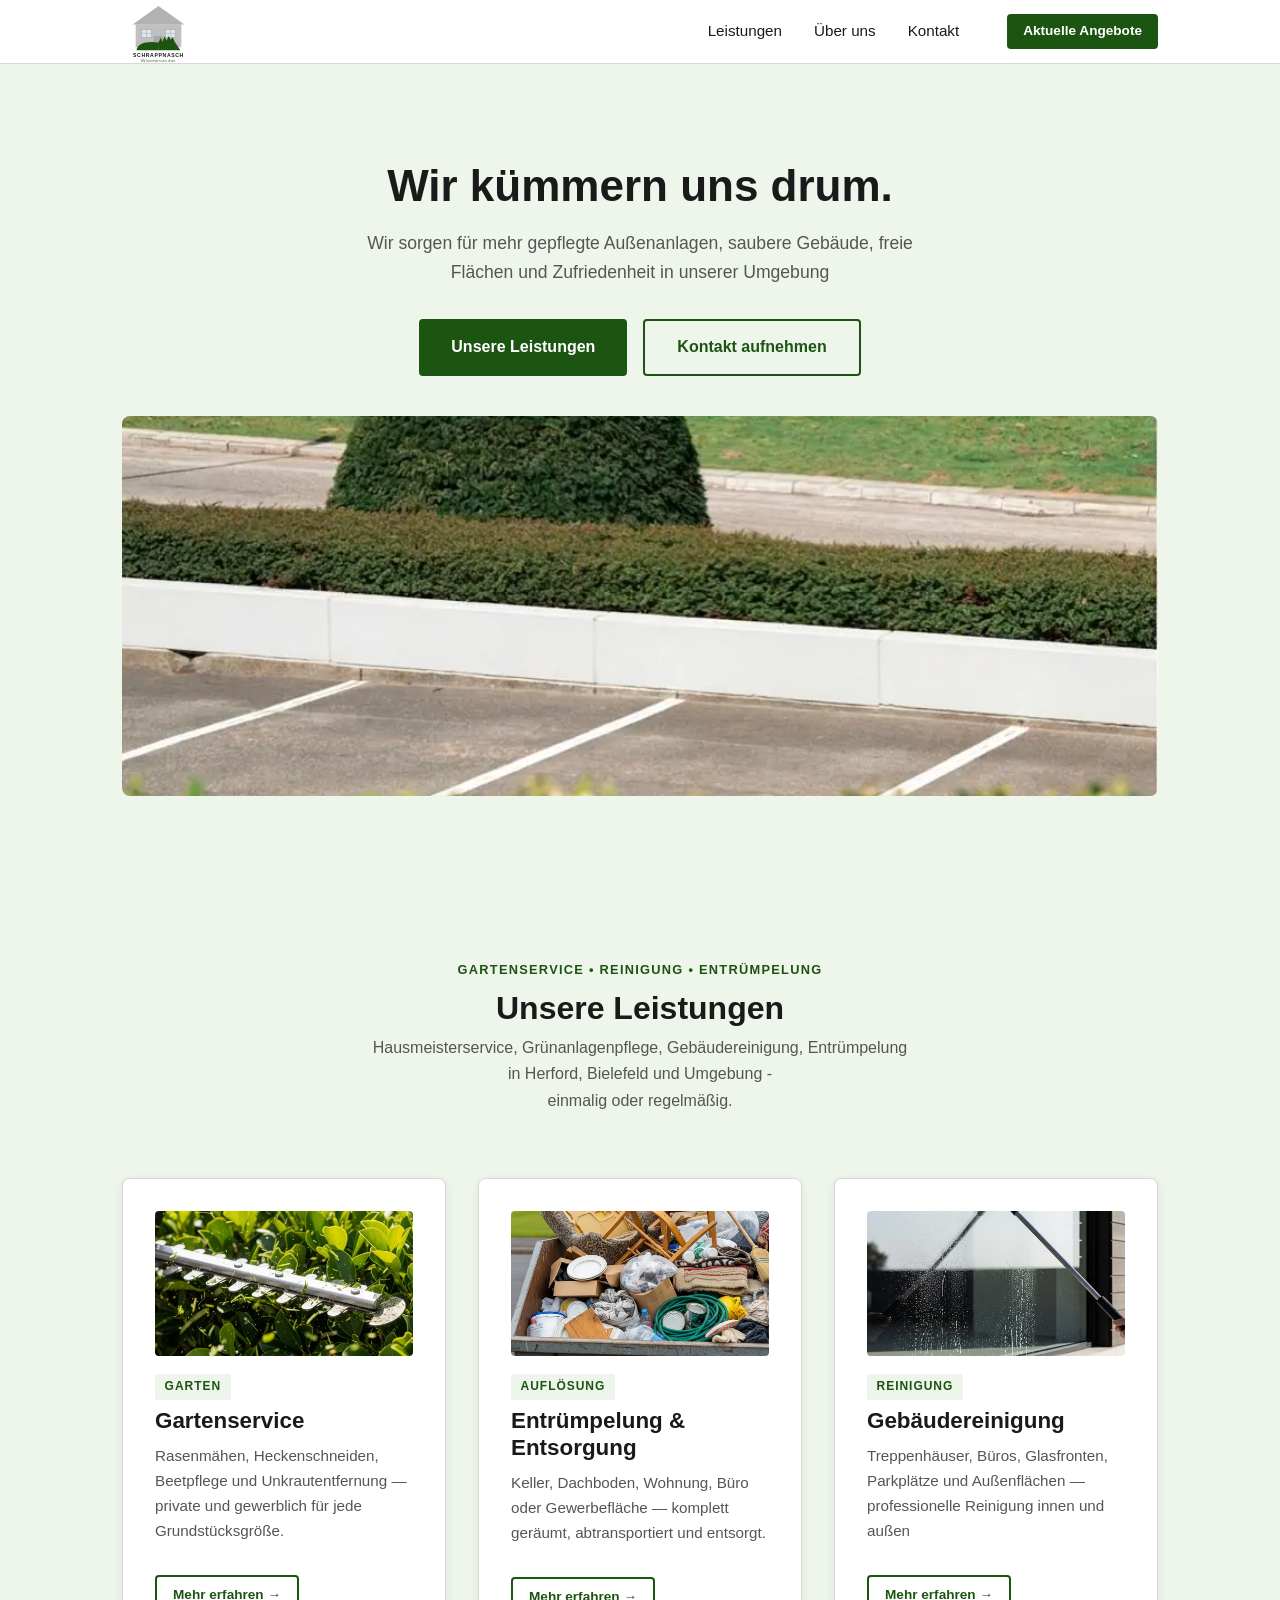
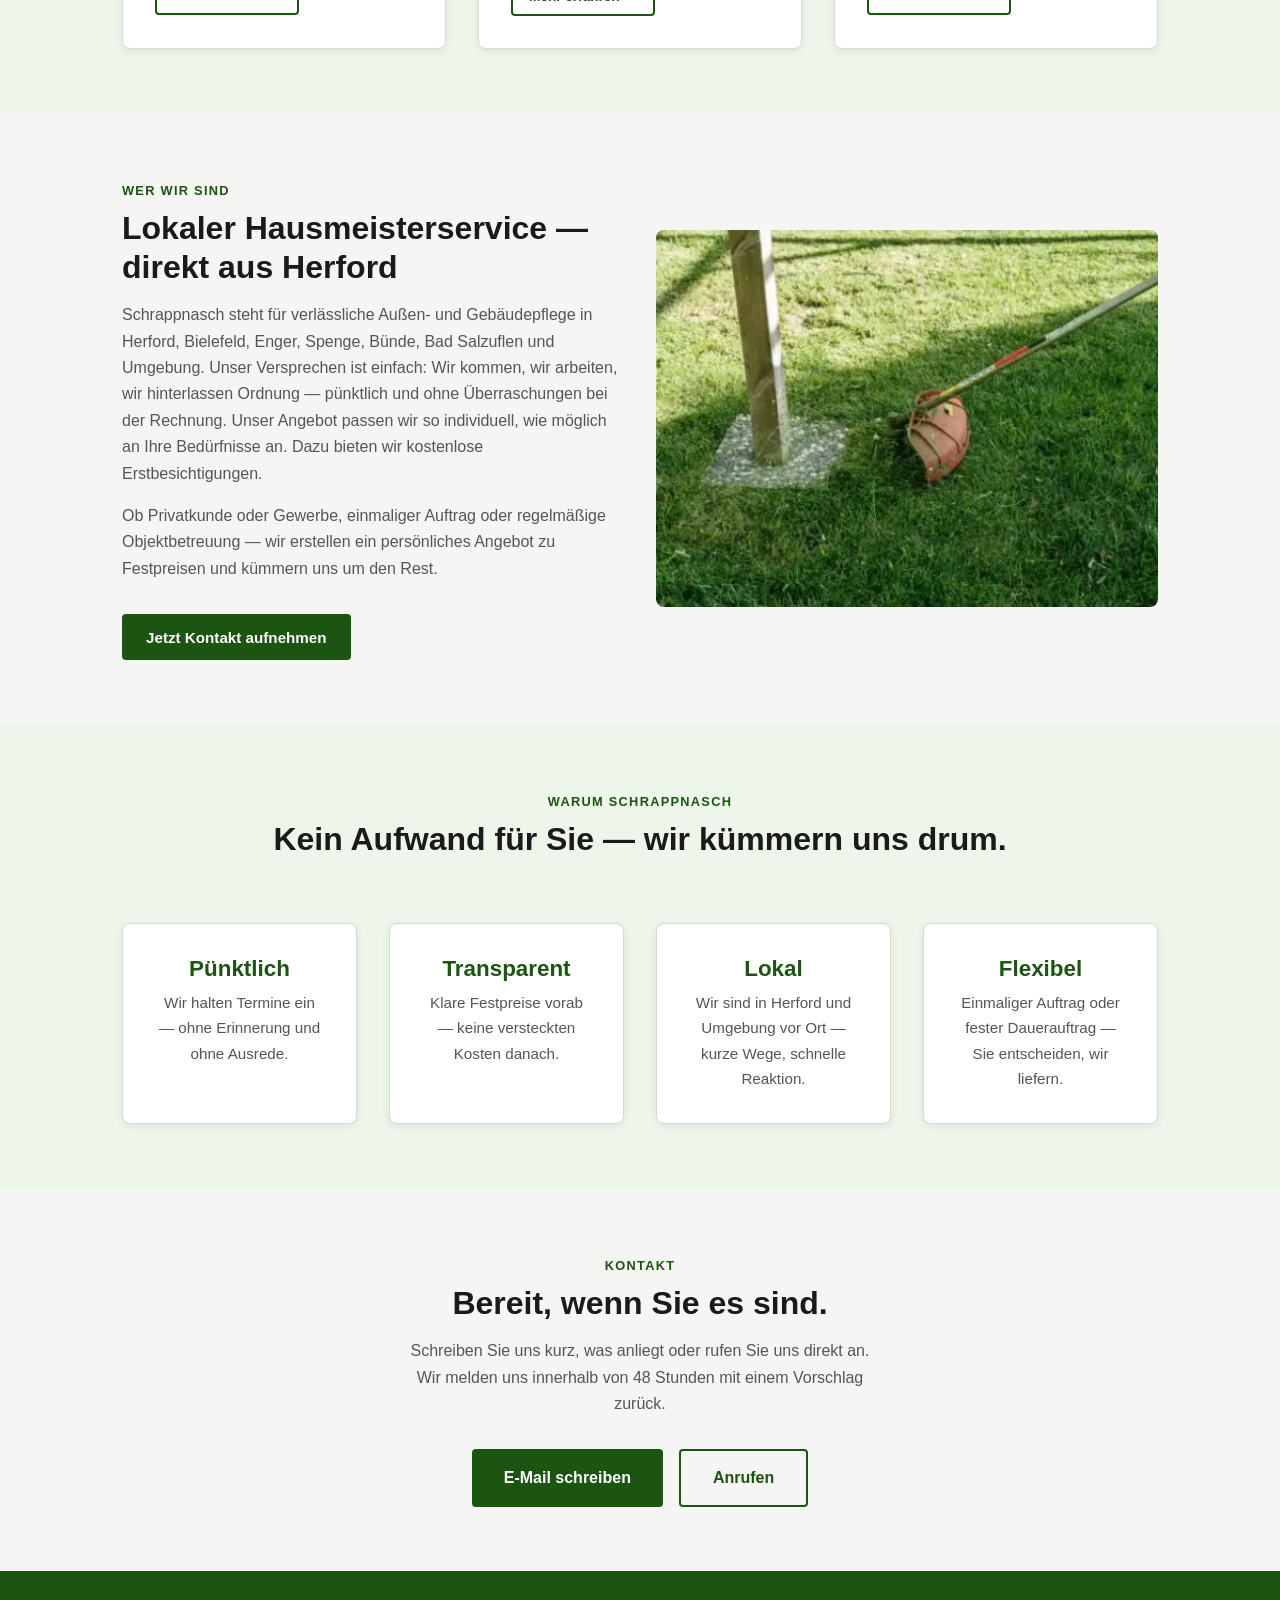
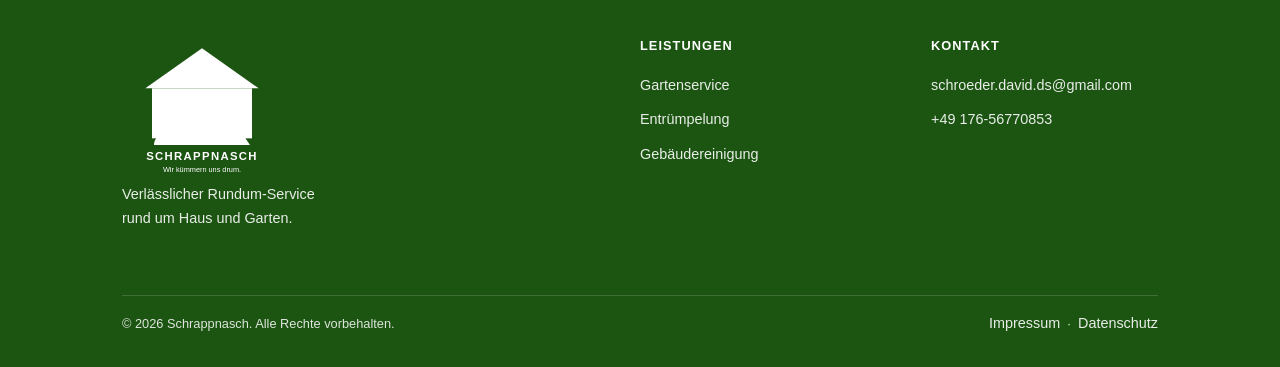
==== commit 30c29d52: "Navigation hat jetzt Aktuelle ANgebote Button, dazu auch neue Seite und in index.html werden alle CT" ====
--- a/index.html
+++ b/index.html
@@ -427,14 +427,15 @@
       <a href="#">
         <img src="Resources/schrappnasch_logo_final.svg"
              alt="Schrappnasch – Wir kümmern uns drum."
+             width="680" height="255"
              class="nav__logo">
       </a>
       <ul class="nav__links" id="navLinks">
         <li><a href="#leistungen" class="nav__link">Leistungen</a></li>
         <li><a href="#ueber-uns"  class="nav__link">Über uns</a></li>
-        <li><a href="#kontakt"    class="nav__link">Kontakt</a></li>
+        <li><a href="kontakt.html"    class="nav__link">Kontakt</a></li>
         <li class="nav__cta">
-          <a href="#kontakt" class="btn btn--primary btn--sm">Angebot anfragen</a>
+          <a href="angebote.html" class="btn btn--primary btn--sm">Aktuelle Angebote</a>
         </li>
       </ul>
       <button class="nav__toggle" id="navToggle"
@@ -458,13 +459,14 @@
         </p>
         <div class="hero__actions">
           <a href="#leistungen" class="btn btn--primary btn--lg">Unsere Leistungen</a>
-          <a href="#kontakt"    class="btn btn--outline btn--lg">Kontakt aufnehmen</a>
+          <a href="kontakt.html"    class="btn btn--outline btn--lg">Kontakt aufnehmen</a>
         </div>
         <div style="margin-top:2.5rem;border-radius:8px;overflow:hidden;height:380px;">
           <img src="Resources/images/runde-hecke-vor-firma.webp"
             alt="Blick auf Hecken und Parkplatz. Gepflegtes Grün und Firma im Hintergrund."
             fetchpriority="high"
             loading="eager"
+            width="928" height="1146"
             style="width:100%;height:100%;object-fit:cover;display:block;">
         </div>
       </div>
@@ -488,6 +490,7 @@
             <div class="card__image" style="overflow:hidden;">
               <img src="Resources/images/heckenschere_nahaufnahme.webp"
                 alt="Heckenschere bei der Arbeit"
+                width="1024" height="1024"
                 style="width:100%;height:100%;object-fit:cover;display:block;">
             </div>
             <span class="card__tag">Garten</span>
@@ -505,6 +508,7 @@
             <div class="card__image" style="overflow:hidden;">
               <img src="Resources/images/entsorgung_mulde.webp"
                 alt="Entrümpelung – volle Mulde mit Sperrmüll"
+                width="1024" height="1024"
                 style="width:100%;height:100%;object-fit:cover;display:block;">
             </div>
             <span class="card__tag">Auflösung</span>
@@ -522,6 +526,7 @@
             <div class="card__image" style="overflow:hidden;">
               <img src="Resources/images/reinigung_fensterabzieher.webp"
                 alt="Fensterreinigung mit Abzieher"
+                width="1024" height="1024"
                 style="width:100%;height:100%;object-fit:cover;display:block;">
             </div>
             <span class="card__tag">Reinigung</span>
@@ -558,7 +563,7 @@
               regelmäßige Objektbetreuung — wir erstellen ein persönliches
               Angebot zu Festpreisen und kümmern uns um den Rest.
             </p>
-            <a href="#kontakt" class="btn btn--primary" style="margin-top: 1rem;">
+            <a href="kontakt.html" class="btn btn--primary" style="margin-top: 1rem;">
               Jetzt Kontakt aufnehmen
             </a>
           </div>
@@ -566,6 +571,7 @@
             <div style="border-radius:8px;overflow:hidden;aspect-ratio:4/3;">
               <img src="Resources/images/motorsense_pfeiler.webp"
                   alt="Schrappnasch im Einsatz – Motorsense am Pfeiler"
+                  width="470" height="457"
                   style="width:100%;height:100%;object-fit:cover;display:block;">
             </div>
           </div>
@@ -633,6 +639,7 @@
         <div class="footer__brand">
           <img src="Resources/schrappnasch_logo_final.svg"
                alt="Schrappnasch"
+               width="680" height="255"
                class="footer__logo">
           <p>Verlässlicher Rundum-Service<br>rund um Haus und Garten.</p>
         </div>
--- a/style.css
+++ b/style.css
@@ -44,6 +44,7 @@
 html {
   scroll-behavior: smooth;
   font-size: var(--font-size-base);
+  overflow-y: scroll;
 }
 
 body {
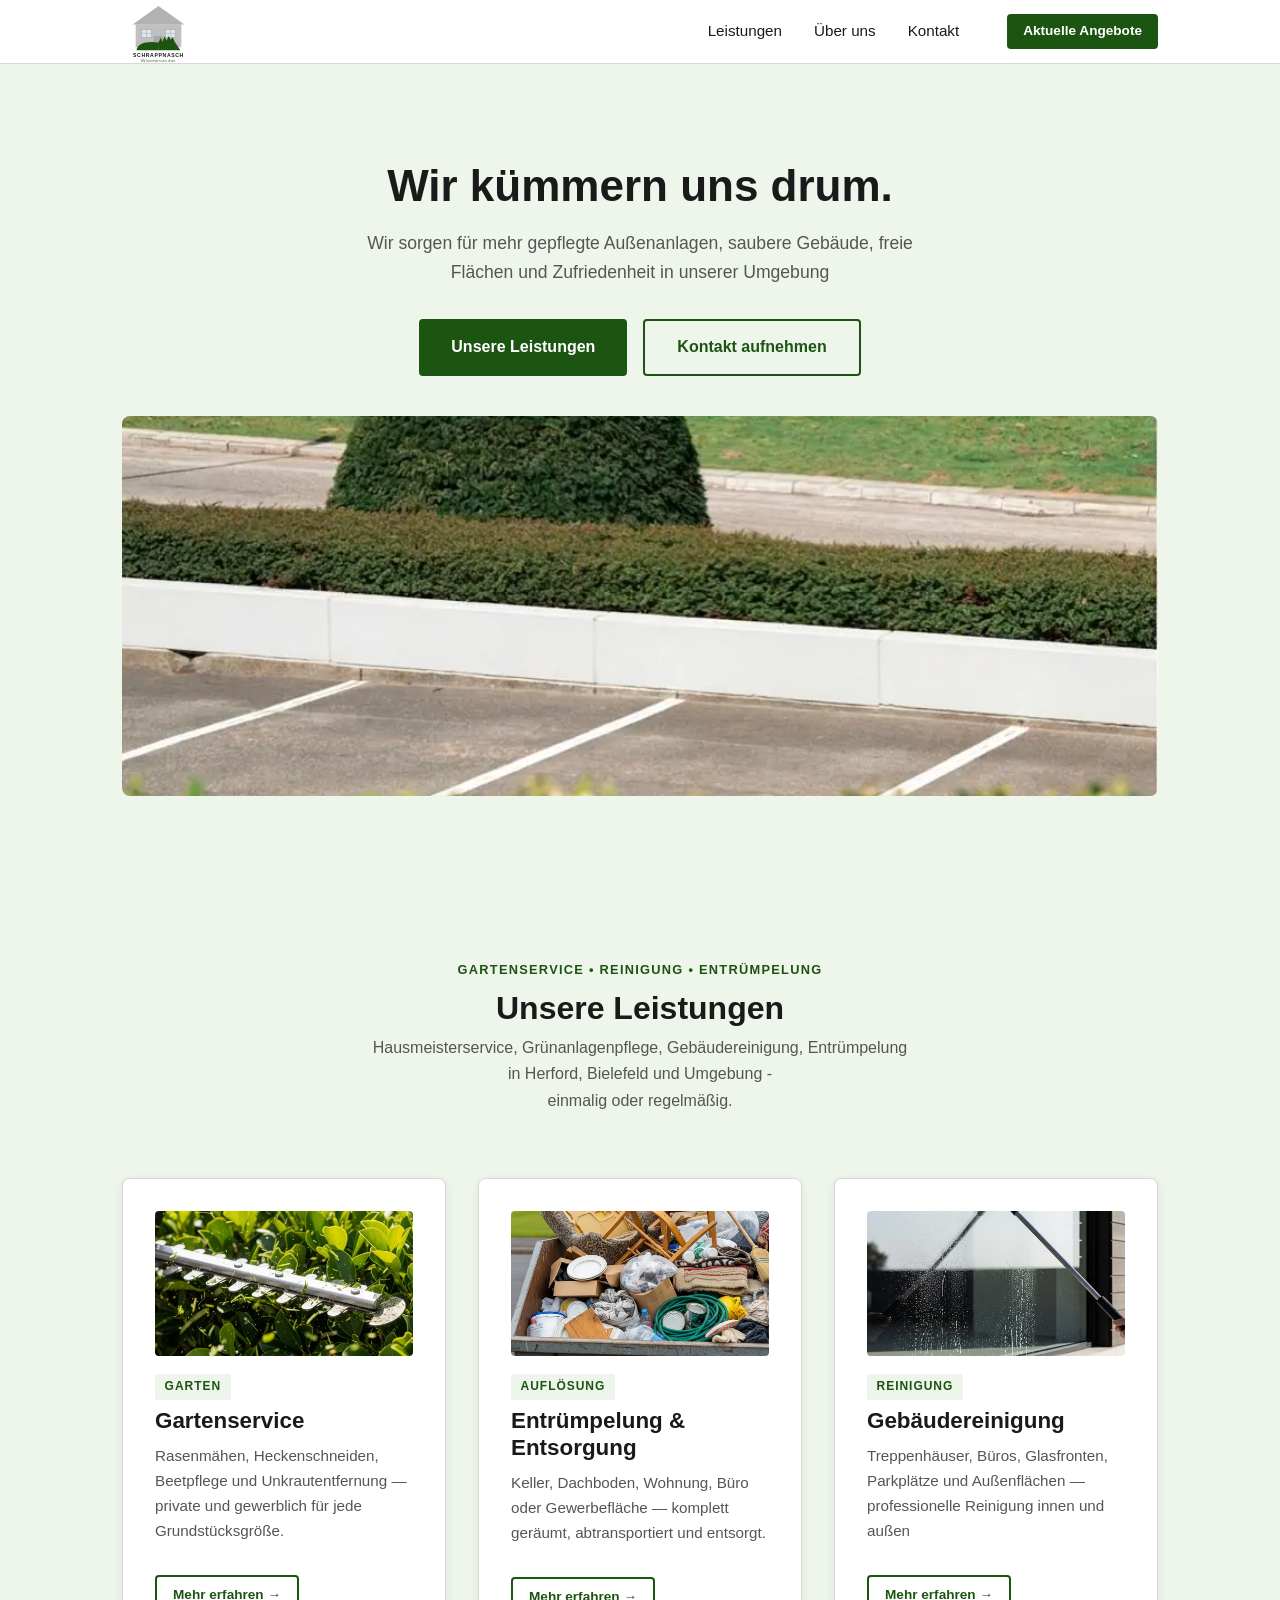
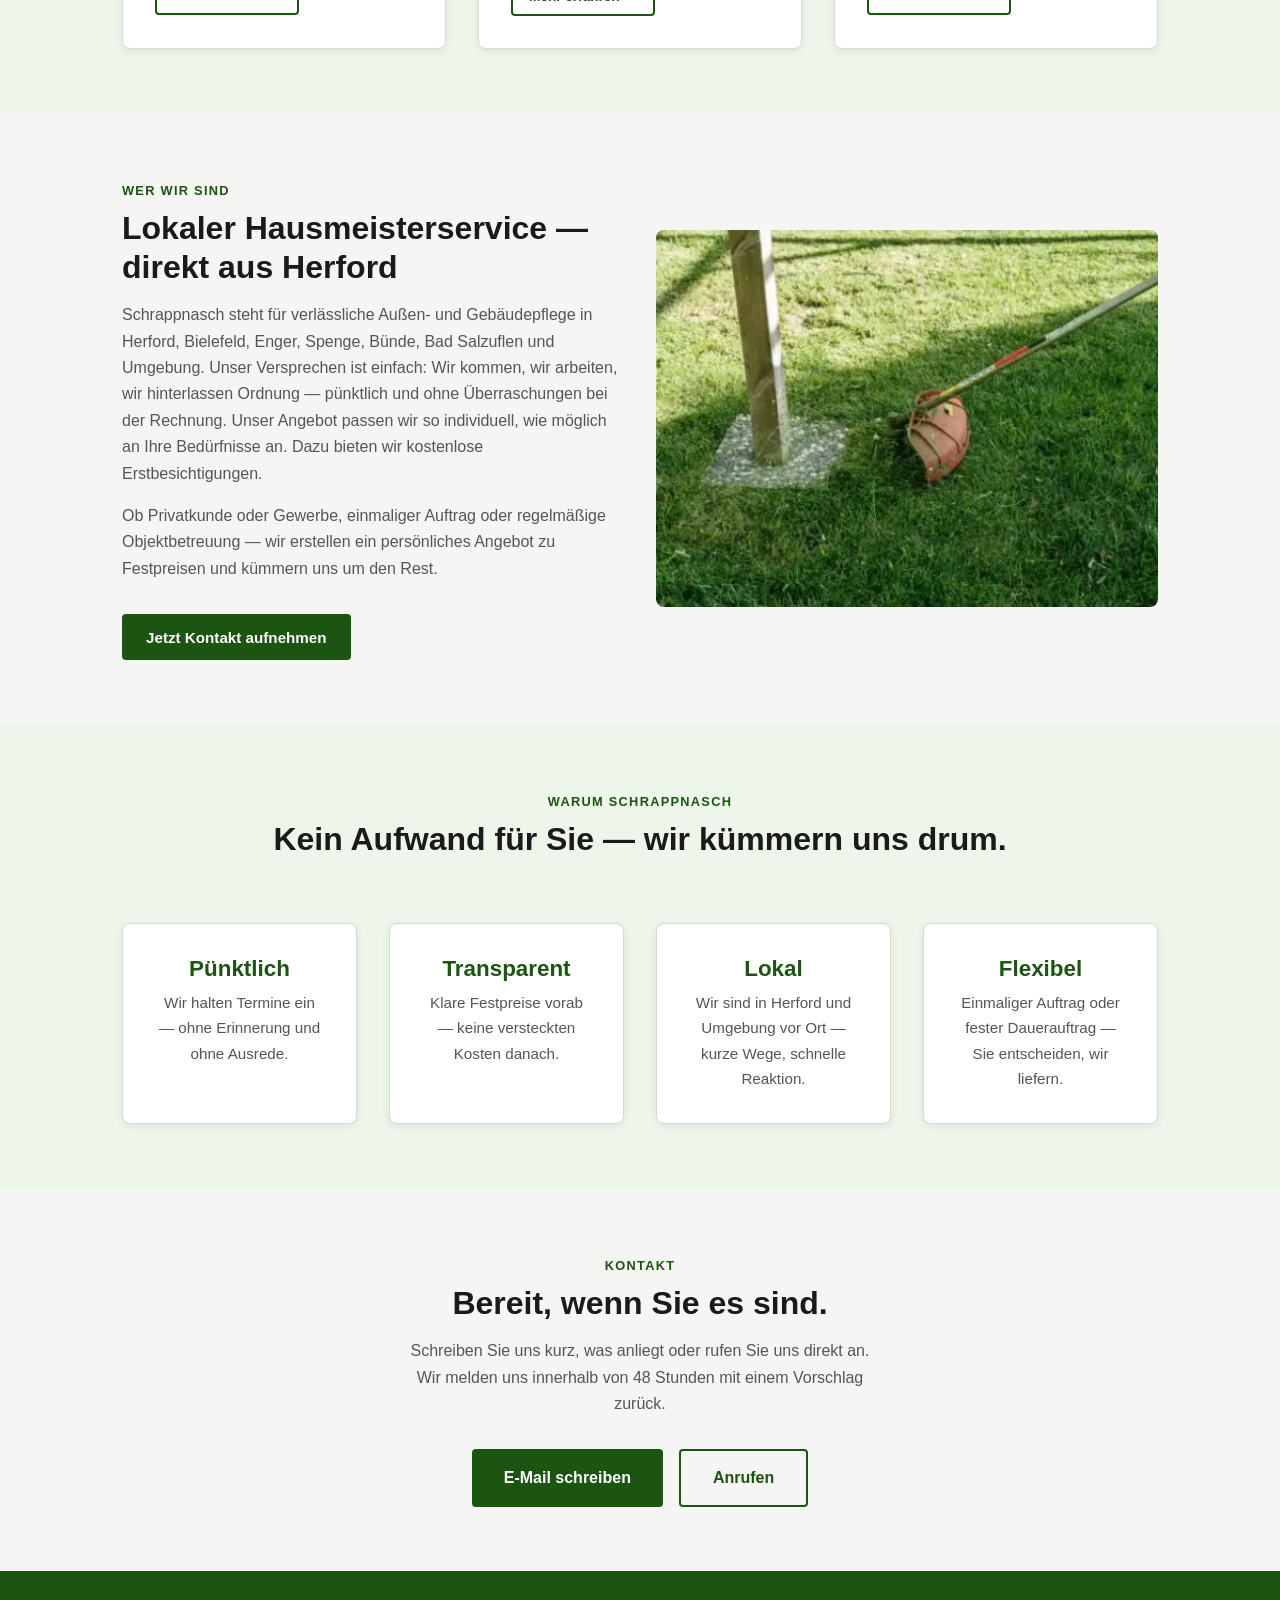
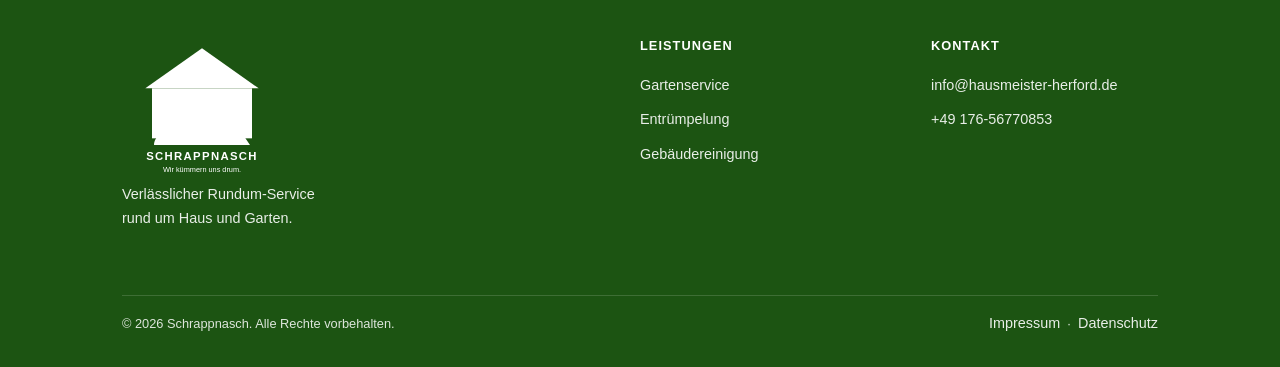
==== commit 60179b0b: "Überarbeitung von Kontakt.html und ueber-us.html sowie kleien anpassungen rund um die pages" ====
--- a/index.html
+++ b/index.html
@@ -415,10 +415,6 @@
 
 </head>
 
-<!-- Cloudflare Web Analytics -->
-<script defer src='https://static.cloudflareinsights.com/beacon.min.js' data-cf-beacon='{"token": "2b2020b8afcb4c09b1f2dd87deec139b"}'></script>
-<!-- End Cloudflare Web Analytics -->
- 
 <body>
 
   <!-- NAVIGATION -->
@@ -619,7 +615,7 @@
           Wir melden uns innerhalb von 48 Stunden mit einem Vorschlag zurück.
         </p>
         <div style="display: flex; gap: 1rem; justify-content: center; flex-wrap: wrap;">
-          <a href="mailto:schroeder.david.ds@gmail.com" class="btn btn--primary btn--lg">
+          <a href="mailto:info@hausmeister-herford.de" class="btn btn--primary btn--lg">
             E-Mail schreiben
           </a>
           <a href="tel:+4917656770853" class="btn btn--outline btn--lg">
@@ -656,7 +652,7 @@
         <div>
           <p class="footer__heading">Kontakt</p>
           <ul class="footer__links">
-            <li><a href="mailto:schroeder.david.ds@gmail.com" class="footer__link">schroeder.david.ds@gmail.com</a></li>
+            <li><a href="mailto:info@hausmeister-herford.de" class="footer__link">info@hausmeister-herford.de</a></li>
             <li><a href="tel:+4917656770853"                  class="footer__link">+49 176-56770853</a></li>
           </ul>
         </div>
@@ -693,5 +689,9 @@
     }());
   </script>
 
+  <!-- Cloudflare Web Analytics -->
+  <script defer src='https://static.cloudflareinsights.com/beacon.min.js' data-cf-beacon='{"token": "2b2020b8afcb4c09b1f2dd87deec139b"}'></script>
+  <!-- End Cloudflare Web Analytics -->
+
 </body>
 </html>
